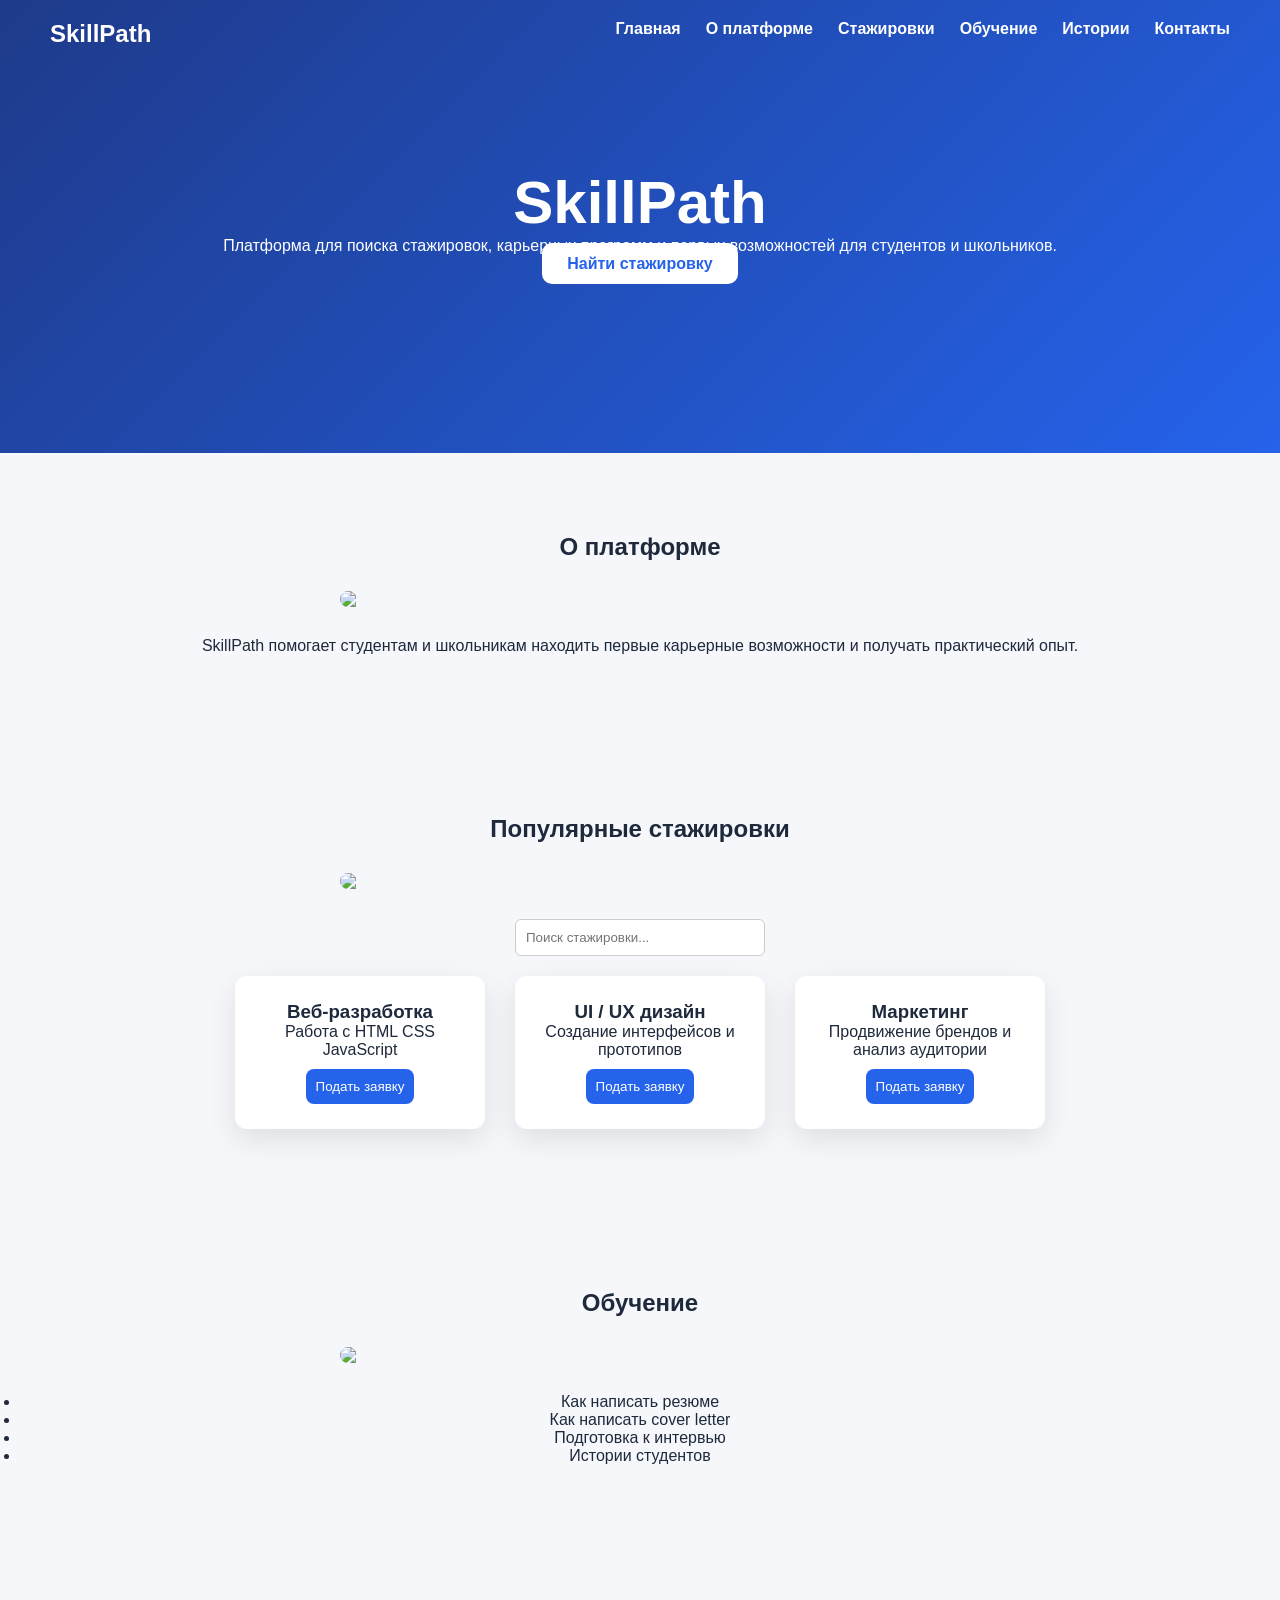
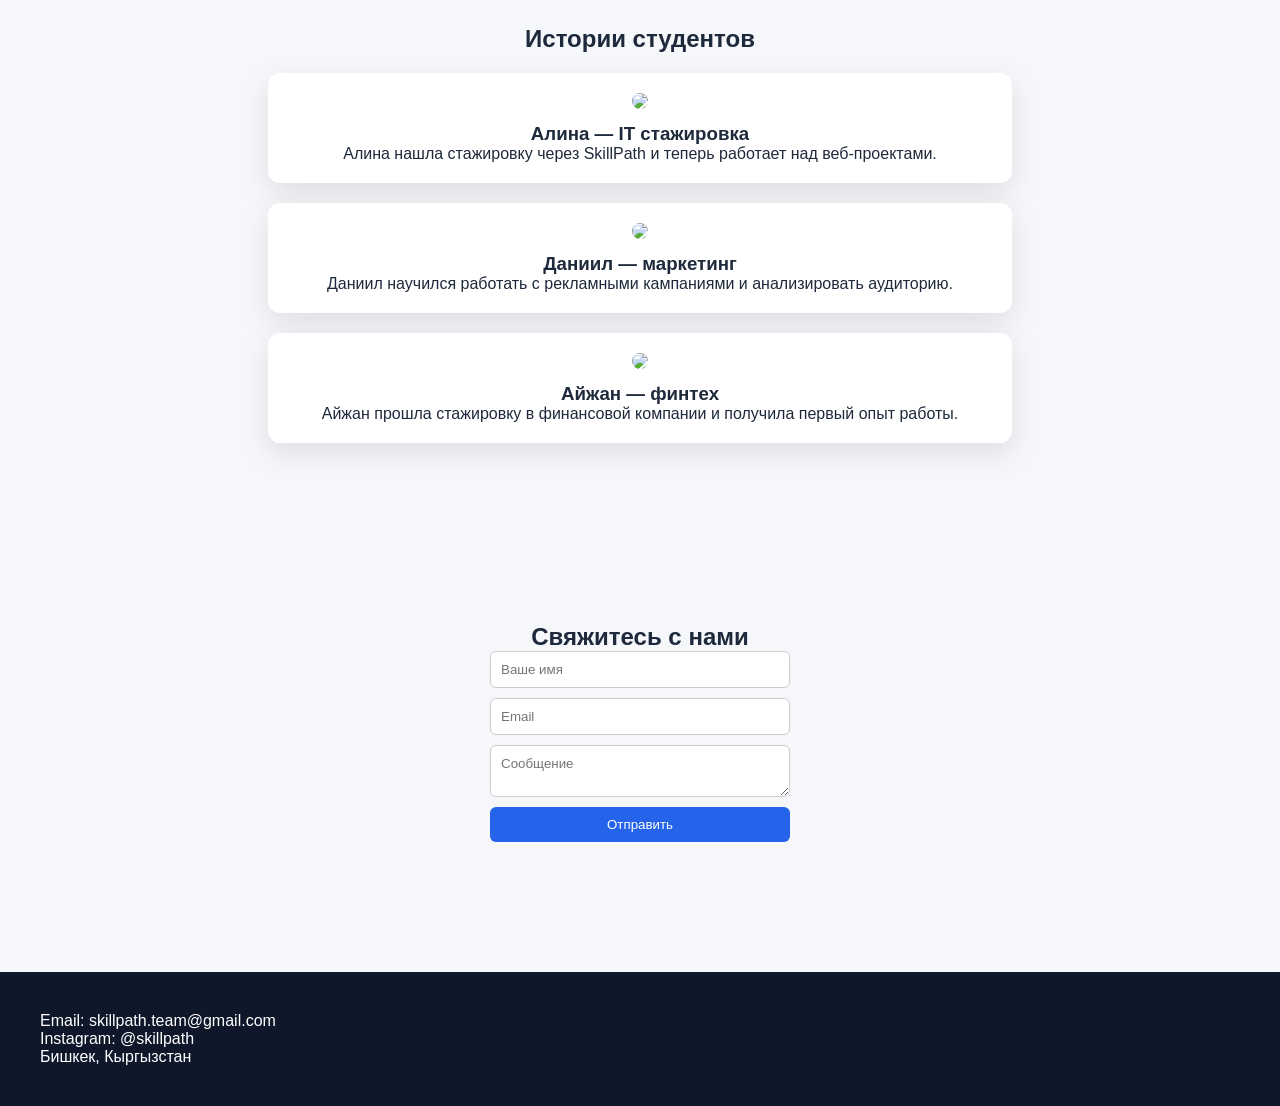
==== SkillPath/index.html @ a41985f4 "Second commit SkillPath website" ====
<!DOCTYPE html>
<html lang="ru">

<head>

<meta charset="UTF-8">
<meta name="viewport" content="width=device-width, initial-scale=1.0">

<title>SkillPath — старт карьеры</title>

<link rel="stylesheet" href="style.css">

</head>


<body>


<header class="header">

<nav class="navbar">

<h2 class="logo">SkillPath</h2>

<ul class="nav-links">

<li><a href="#home">Главная</a></li>
<li><a href="#about">О платформе</a></li>
<li><a href="#internships">Стажировки</a></li>
<li><a href="#learning">Обучение</a></li>
<li><a href="#stories">Истории</a></li>
<li><a href="#contact">Контакты</a></li>

</ul>

</nav>


<div class="hero" id="home">

<h1>SkillPath</h1>

<p>
Платформа для поиска стажировок, карьерных программ
и первых возможностей для студентов и школьников.
</p>

<a href="#internships" class="button">Найти стажировку</a>

</div>

</header>



<section id="about">

<h2>О платформе</h2>

<img src="images/Офис-photo.png" class="image">

<p>

SkillPath помогает студентам и школьникам находить
первые карьерные возможности и получать практический опыт.

</p>

</section>



<section id="internships">

<h2>Популярные стажировки</h2>

<img src="images/Технологии-photo.png" class="image">


<div class="search-box">

<input type="text" id="searchInput" placeholder="Поиск стажировки...">

</div>



<div class="cards" id="cardsContainer">


<div class="card">

<h3>Веб-разработка</h3>

<p>Работа с HTML CSS JavaScript</p>

<button class="applyBtn">Подать заявку</button>

</div>



<div class="card">

<h3>UI / UX дизайн</h3>

<p>Создание интерфейсов и прототипов</p>

<button class="applyBtn">Подать заявку</button>

</div>



<div class="card">

<h3>Маркетинг</h3>

<p>Продвижение брендов и анализ аудитории</p>

<button class="applyBtn">Подать заявку</button>

</div>

</div>

</section>



<section id="learning">

<h2>Обучение</h2>

<img src="images/Обучение-photo.png" class="image">

<ul>

<li>Как написать резюме</li>
<li>Как написать cover letter</li>
<li>Подготовка к интервью</li>
<li>Истории студентов</li>

</ul>

</section>



<section id="stories">

<h2>Истории студентов</h2>


<div class="story">

<img src="images/Алина-photo.png">

<h3>Алина — IT стажировка</h3>

<p>
Алина нашла стажировку через SkillPath и теперь
работает над веб-проектами.
</p>

</div>



<div class="story">

<img src="images/Даниил-photo.png">

<h3>Даниил — маркетинг</h3>

<p>
Даниил научился работать с рекламными кампаниями
и анализировать аудиторию.
</p>

</div>



<div class="story">

<img src="images/Айжан-photo.png">

<h3>Айжан — финтех</h3>

<p>
Айжан прошла стажировку в финансовой компании
и получила первый опыт работы.
</p>

</div>

</section>



<section id="contact">

<h2>Свяжитесь с нами</h2>

<form id="contactForm">

<input type="text" placeholder="Ваше имя" required>

<input type="email" placeholder="Email" required>

<textarea placeholder="Сообщение"></textarea>

<button type="submit">Отправить</button>

</form>

</section>



<footer>

<p>Email: skillpath.team@gmail.com</p>

<p>Instagram: @skillpath</p>

<p>Бишкек, Кыргызстан</p>

</footer>



<script src="script.js"></script>

</body>
</html>
---- SkillPath/style.css ----
*{
margin:0;
padding:0;
box-sizing:border-box;
font-family:Arial;
}

body{
background:#f5f7fb;
color:#1e293b;
}

.header{
background:linear-gradient(135deg,#1e3a8a,#2563eb);
color:white;
padding-bottom:80px;
}

.navbar{
display:flex;
justify-content:space-between;
padding:20px 50px;
}

.nav-links{
display:flex;
gap:25px;
list-style:none;
}

.nav-links a{
color:white;
text-decoration:none;
font-weight:600;
}

.hero{
text-align:center;
padding:100px 20px;
}

.hero h1{
font-size:60px;
}

.button{
background:white;
color:#2563eb;
padding:12px 25px;
border-radius:10px;
text-decoration:none;
font-weight:bold;
}

section{
padding:80px 20px;
text-align:center;
}

.image{
width:60%;
max-width:600px;
margin:30px auto;
display:block;
border-radius:10px;
}

.cards{
display:flex;
justify-content:center;
gap:30px;
flex-wrap:wrap;
}

.card{
background:white;
padding:25px;
width:250px;
border-radius:12px;
box-shadow:0 10px 30px rgba(0,0,0,0.1);
transition:0.3s;
}

.card:hover{
transform:translateY(-5px);
}

.card button{
margin-top:10px;
background:#2563eb;
color:white;
border:none;
padding:10px;
border-radius:8px;
cursor:pointer;
}

.story{
background:white;
padding:20px;
margin:20px auto;
width:60%;
border-radius:12px;
box-shadow:0 10px 30px rgba(0,0,0,0.1);
}

.story img{
width:120px;
border-radius:50%;
margin-bottom:10px;
}

.search-box{
margin:20px;
}

.search-box input{
padding:10px;
width:250px;
border-radius:6px;
border:1px solid #ccc;
}

form{
display:flex;
flex-direction:column;
gap:10px;
width:300px;
margin:auto;
}

form input,textarea{
padding:10px;
border-radius:6px;
border:1px solid #ccc;
}

form button{
background:#2563eb;
color:white;
border:none;
padding:10px;
border-radius:6px;
cursor:pointer;
}

footer{
background:#0f172a;
color:white;
padding:40px;
margin-top:50px;
}
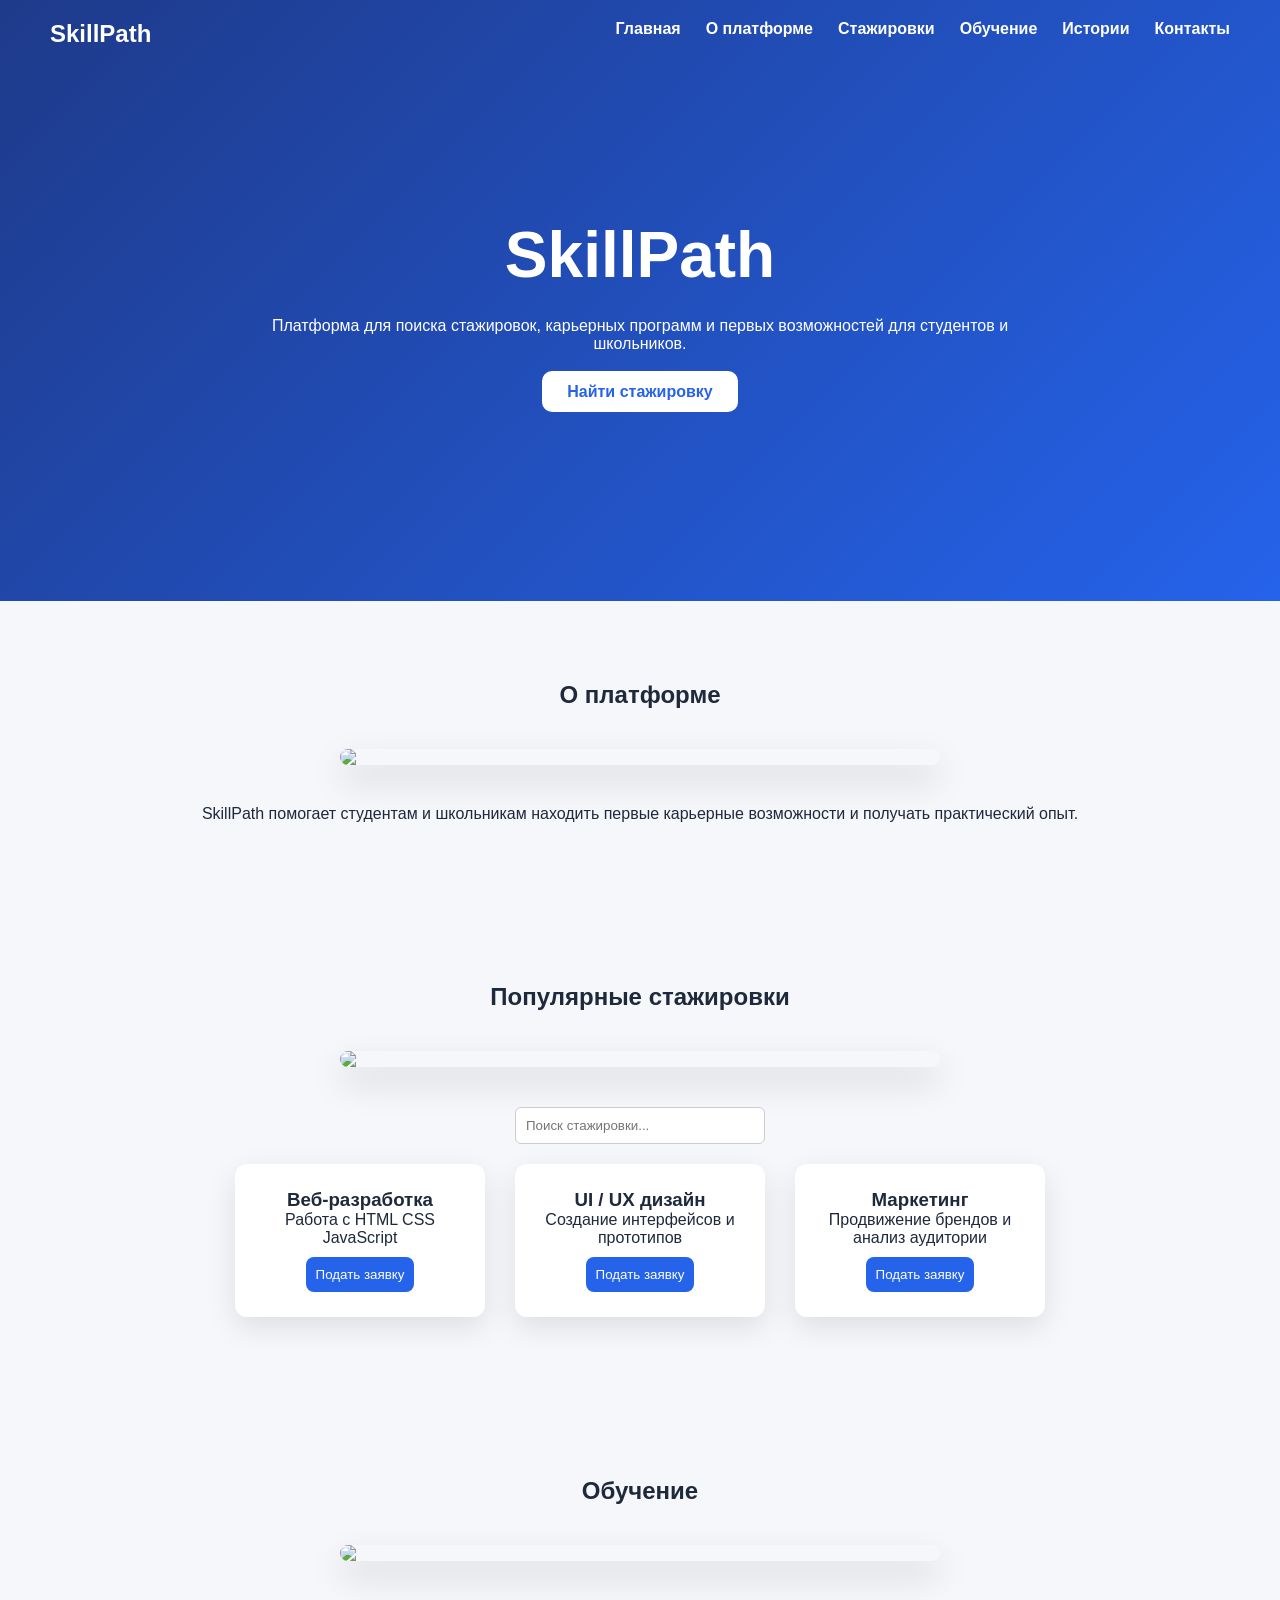
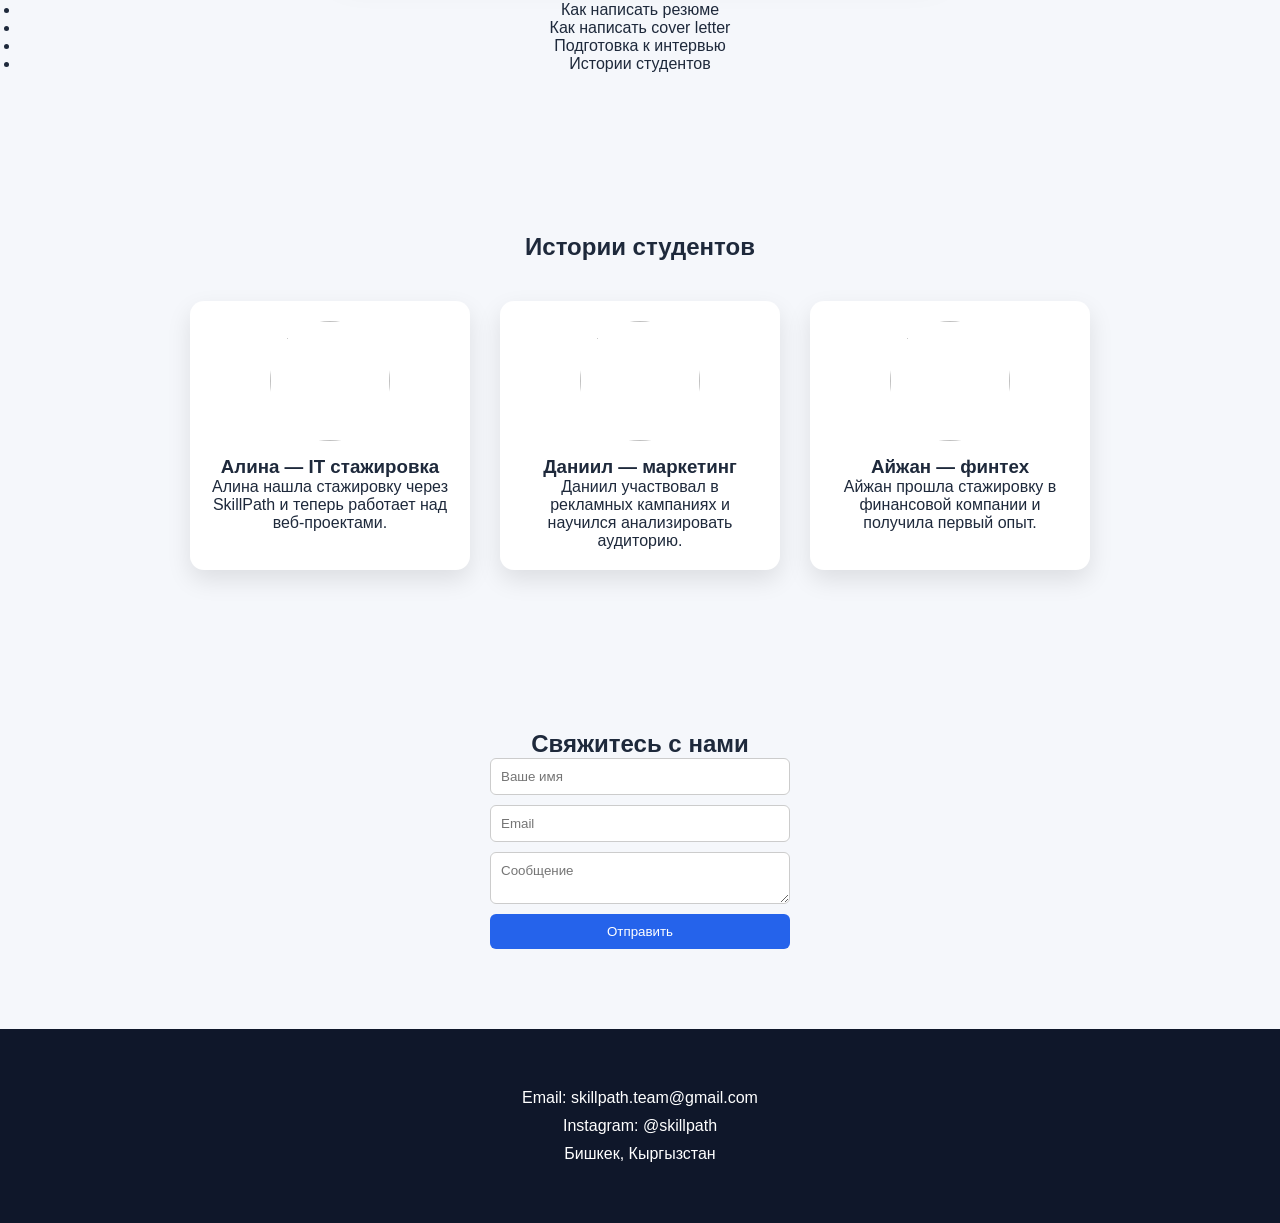
==== commit 167029b8: "update website" ====
--- a/SkillPath/index.html
+++ b/SkillPath/index.html
@@ -151,6 +151,7 @@
 
 <h2>Истории студентов</h2>
 
+<div class="stories-container">
 
 <div class="story">
 
@@ -159,12 +160,11 @@
 <h3>Алина — IT стажировка</h3>
 
 <p>
-Алина нашла стажировку через SkillPath и теперь
-работает над веб-проектами.
-</p>
-
-</div>
-
+Алина нашла стажировку через SkillPath
+и теперь работает над веб-проектами.
+</p>
+
+</div>
 
 
 <div class="story">
@@ -174,12 +174,11 @@
 <h3>Даниил — маркетинг</h3>
 
 <p>
-Даниил научился работать с рекламными кампаниями
-и анализировать аудиторию.
-</p>
-
-</div>
-
+Даниил участвовал в рекламных кампаниях
+и научился анализировать аудиторию.
+</p>
+
+</div>
 
 
 <div class="story">
@@ -189,14 +188,15 @@
 <h3>Айжан — финтех</h3>
 
 <p>
-Айжан прошла стажировку в финансовой компании
-и получила первый опыт работы.
-</p>
-
-</div>
-
-</section>
-
+Айжан прошла стажировку в финансовой
+компании и получила первый опыт.
+</p>
+
+</div>
+
+</div>
+
+</section>
 
 
 <section id="contact">
--- a/SkillPath/style.css
+++ b/SkillPath/style.css
@@ -36,11 +36,18 @@
 
 .hero{
 text-align:center;
-padding:100px 20px;
+padding:150px 20px 120px 20px;
+max-width:800px;
+margin:auto;
 }
 
 .hero h1{
-font-size:60px;
+font-size:64px;
+margin-bottom:25px;
+}
+
+.hero p{
+margin-bottom:30px;
 }
 
 .button{
@@ -60,9 +67,10 @@
 .image{
 width:60%;
 max-width:600px;
-margin:30px auto;
+margin:40px auto;
 display:block;
-border-radius:10px;
+border-radius:12px;
+box-shadow:0 15px 35px rgba(0,0,0,0.15);
 }
 
 .cards{
@@ -82,7 +90,8 @@
 }
 
 .card:hover{
-transform:translateY(-5px);
+transform:translateY(-8px);
+box-shadow:0 20px 40px rgba(0,0,0,0.2);
 }
 
 .card button{
@@ -95,19 +104,29 @@
 cursor:pointer;
 }
 
+.stories-container{
+display:flex;
+justify-content:center;
+gap:30px;
+flex-wrap:wrap;
+margin-top:40px;
+}
+
 .story{
 background:white;
+width:280px;
 padding:20px;
-margin:20px auto;
-width:60%;
-border-radius:12px;
-box-shadow:0 10px 30px rgba(0,0,0,0.1);
+border-radius:14px;
+box-shadow:0 10px 25px rgba(0,0,0,0.1);
+text-align:center;
 }
 
 .story img{
 width:120px;
+height:120px;
+object-fit:cover;
 border-radius:50%;
-margin-bottom:10px;
+margin-bottom:15px;
 }
 
 .search-box{
@@ -147,6 +166,14 @@
 footer{
 background:#0f172a;
 color:white;
-padding:40px;
-margin-top:50px;
-}+padding:50px;
+text-align:center;
+}
+
+footer p{
+margin:10px 0;
+}
+
+
+
+
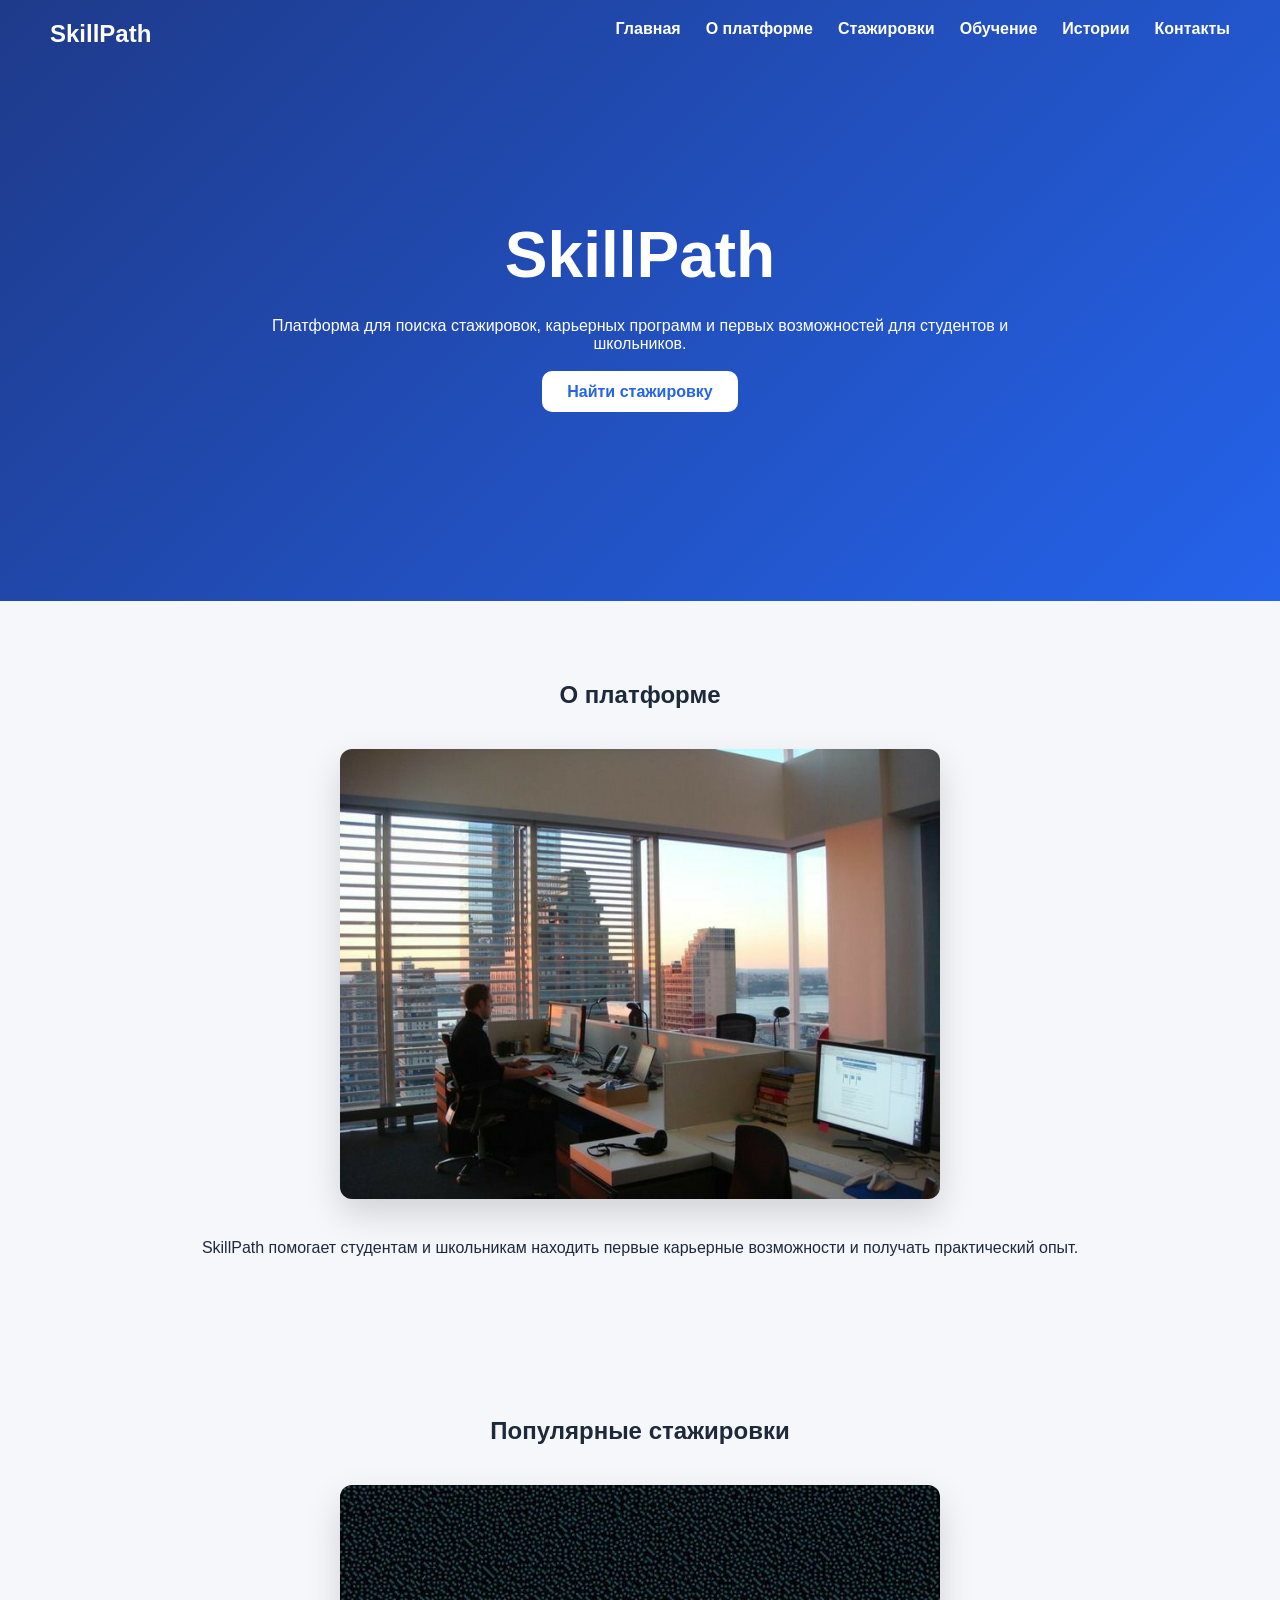
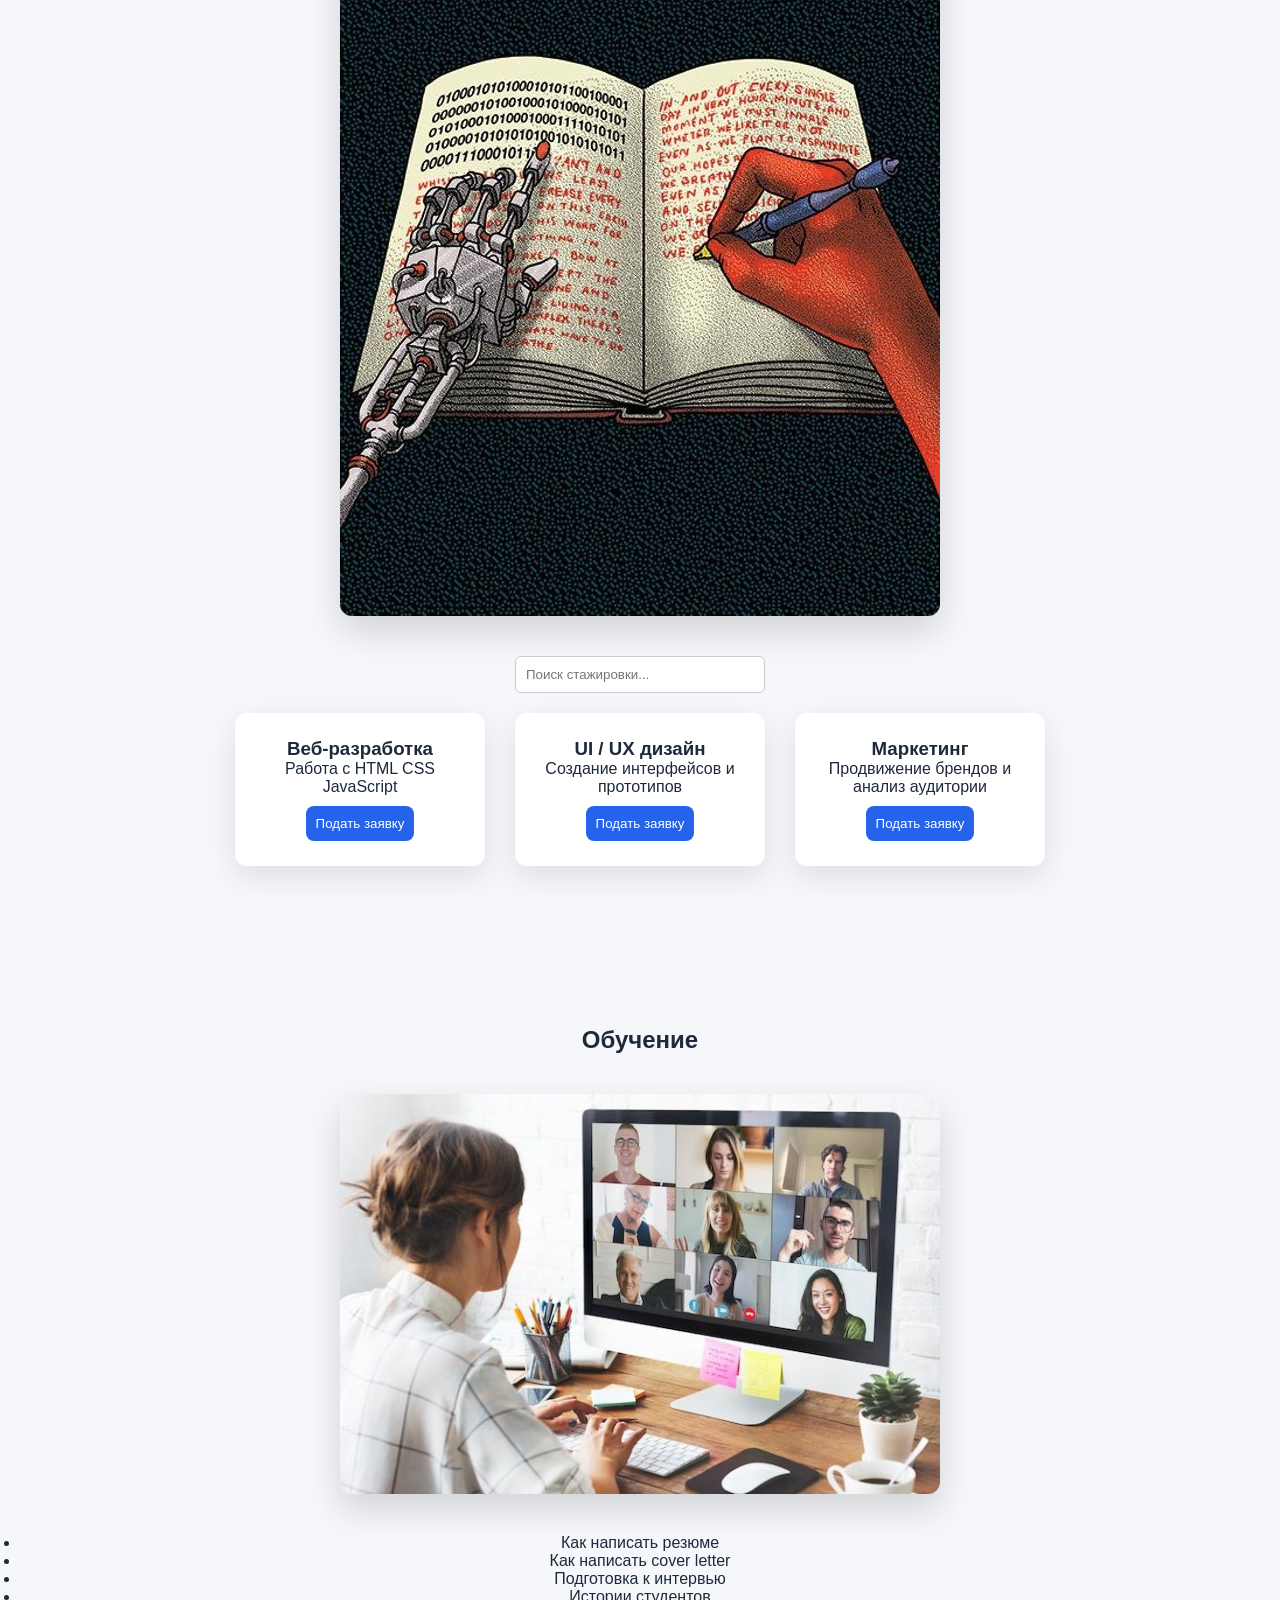
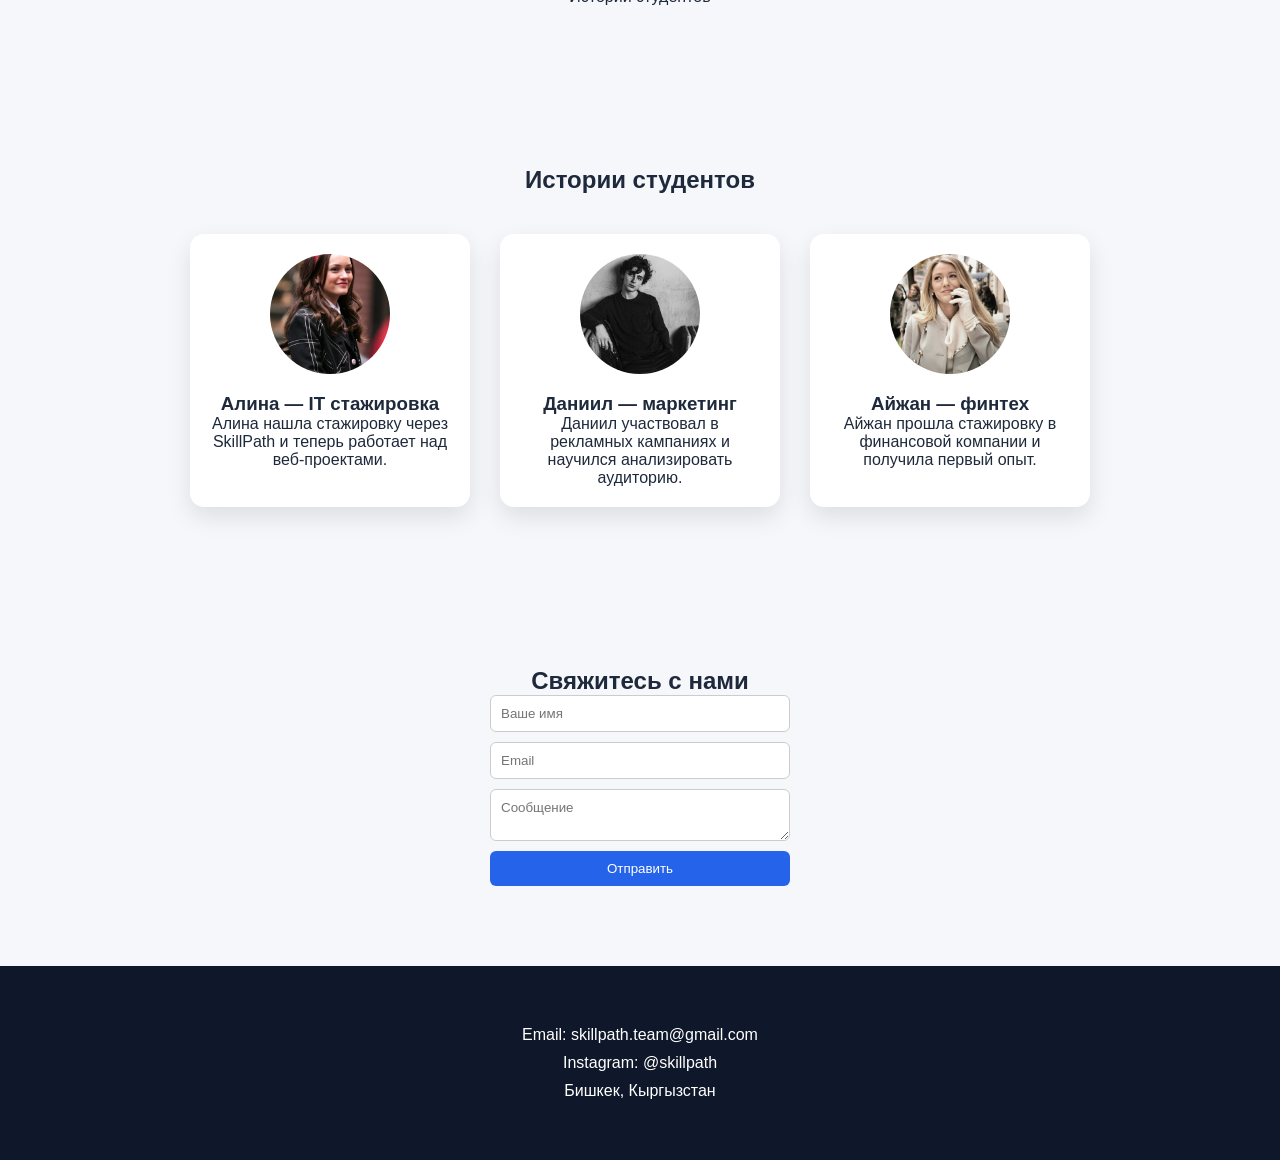
==== commit 329cbe45: "update website" ====
--- a/SkillPath/index.html
+++ b/SkillPath/index.html
@@ -57,7 +57,7 @@
 
 <h2>О платформе</h2>
 
-<img src="images/Офис-photo.png" class="image">
+<img src="images/Офис-photo.jpg" class="image">
 
 <p>
 
@@ -74,7 +74,7 @@
 
 <h2>Популярные стажировки</h2>
 
-<img src="images/Технологии-photo.png" class="image">
+<img src="images/Технологии-photo.jpg" class="image">
 
 
 <div class="search-box">
@@ -132,7 +132,7 @@
 
 <h2>Обучение</h2>
 
-<img src="images/Обучение-photo.png" class="image">
+<img src="images/Обучение-photo.jpg" class="image">
 
 <ul>
 
@@ -155,7 +155,7 @@
 
 <div class="story">
 
-<img src="images/Алина-photo.png">
+<img src="images/Алина-photo.jpg">
 
 <h3>Алина — IT стажировка</h3>
 
@@ -169,7 +169,7 @@
 
 <div class="story">
 
-<img src="images/Даниил-photo.png">
+<img src="images/Даниил-photo.jpg">
 
 <h3>Даниил — маркетинг</h3>
 
@@ -183,7 +183,7 @@
 
 <div class="story">
 
-<img src="images/Айжан-photo.png">
+<img src="images/Айжан-photo.jpg">
 
 <h3>Айжан — финтех</h3>
 
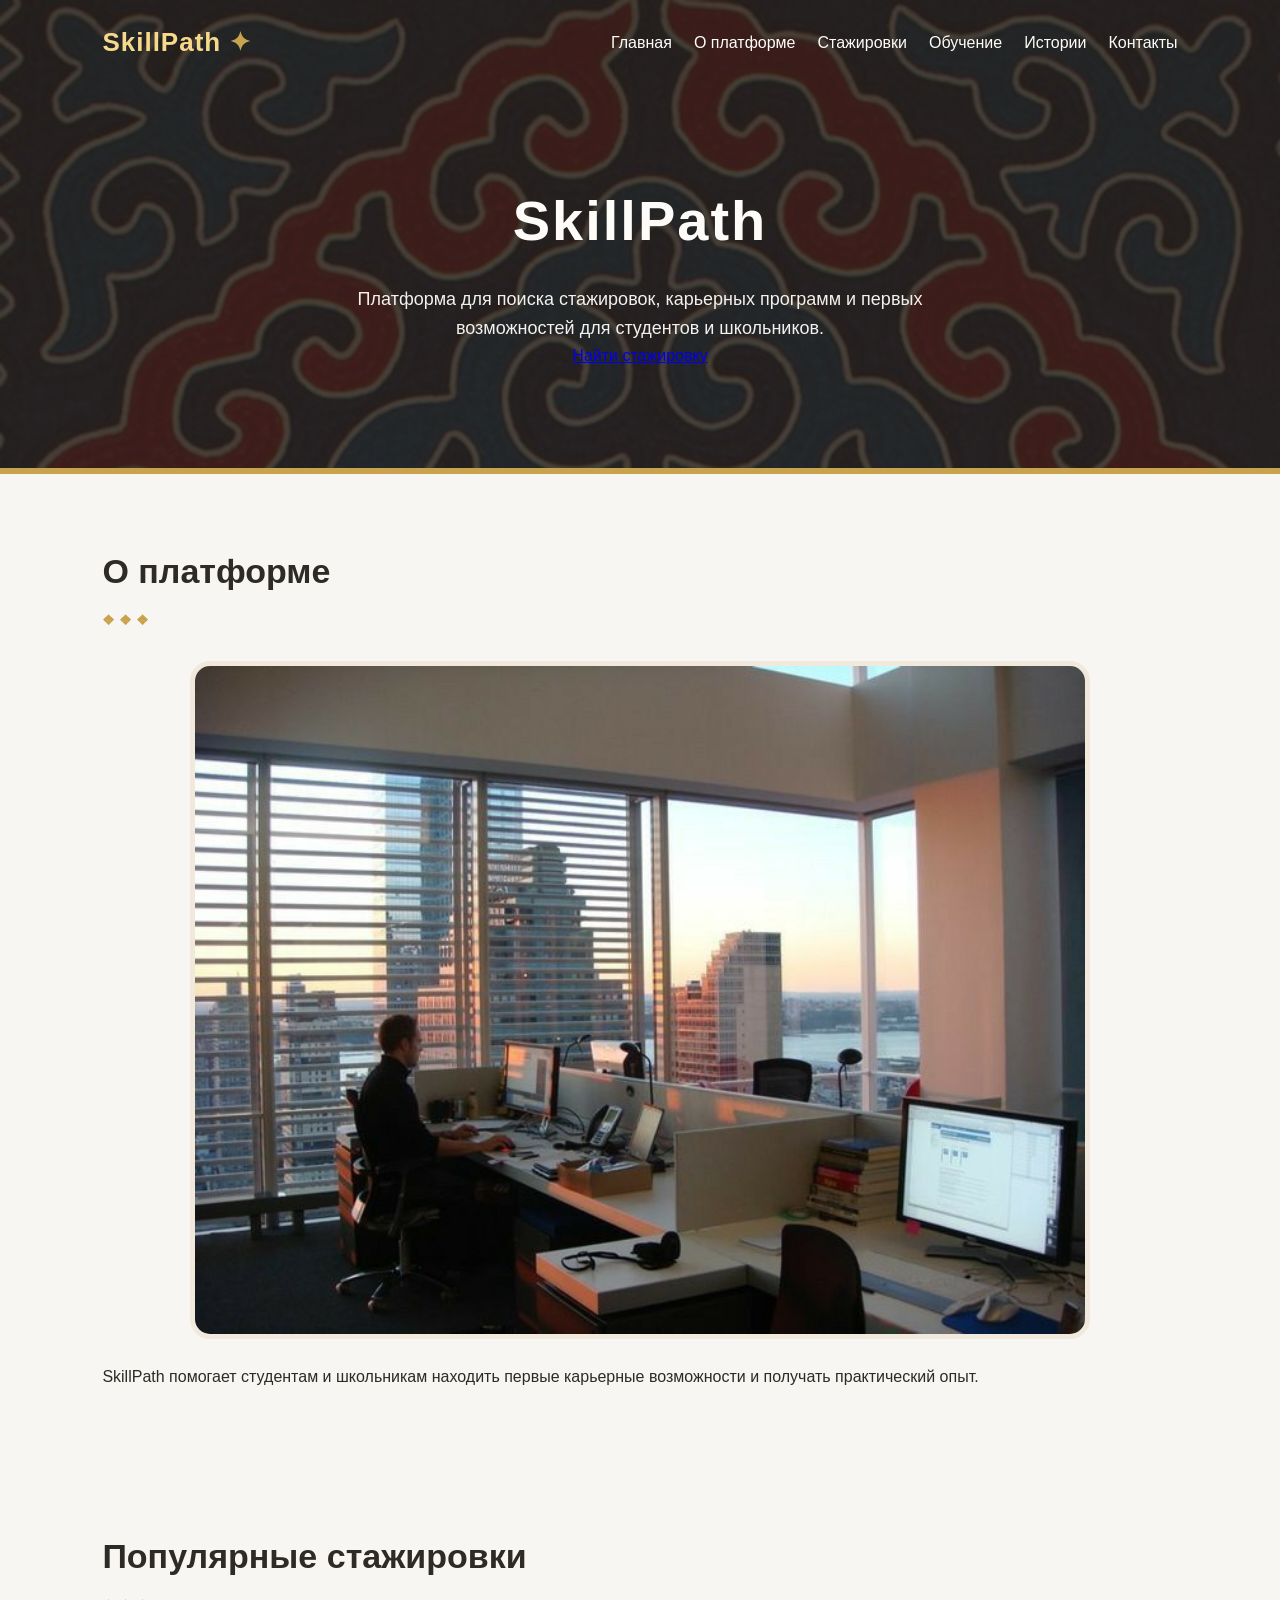
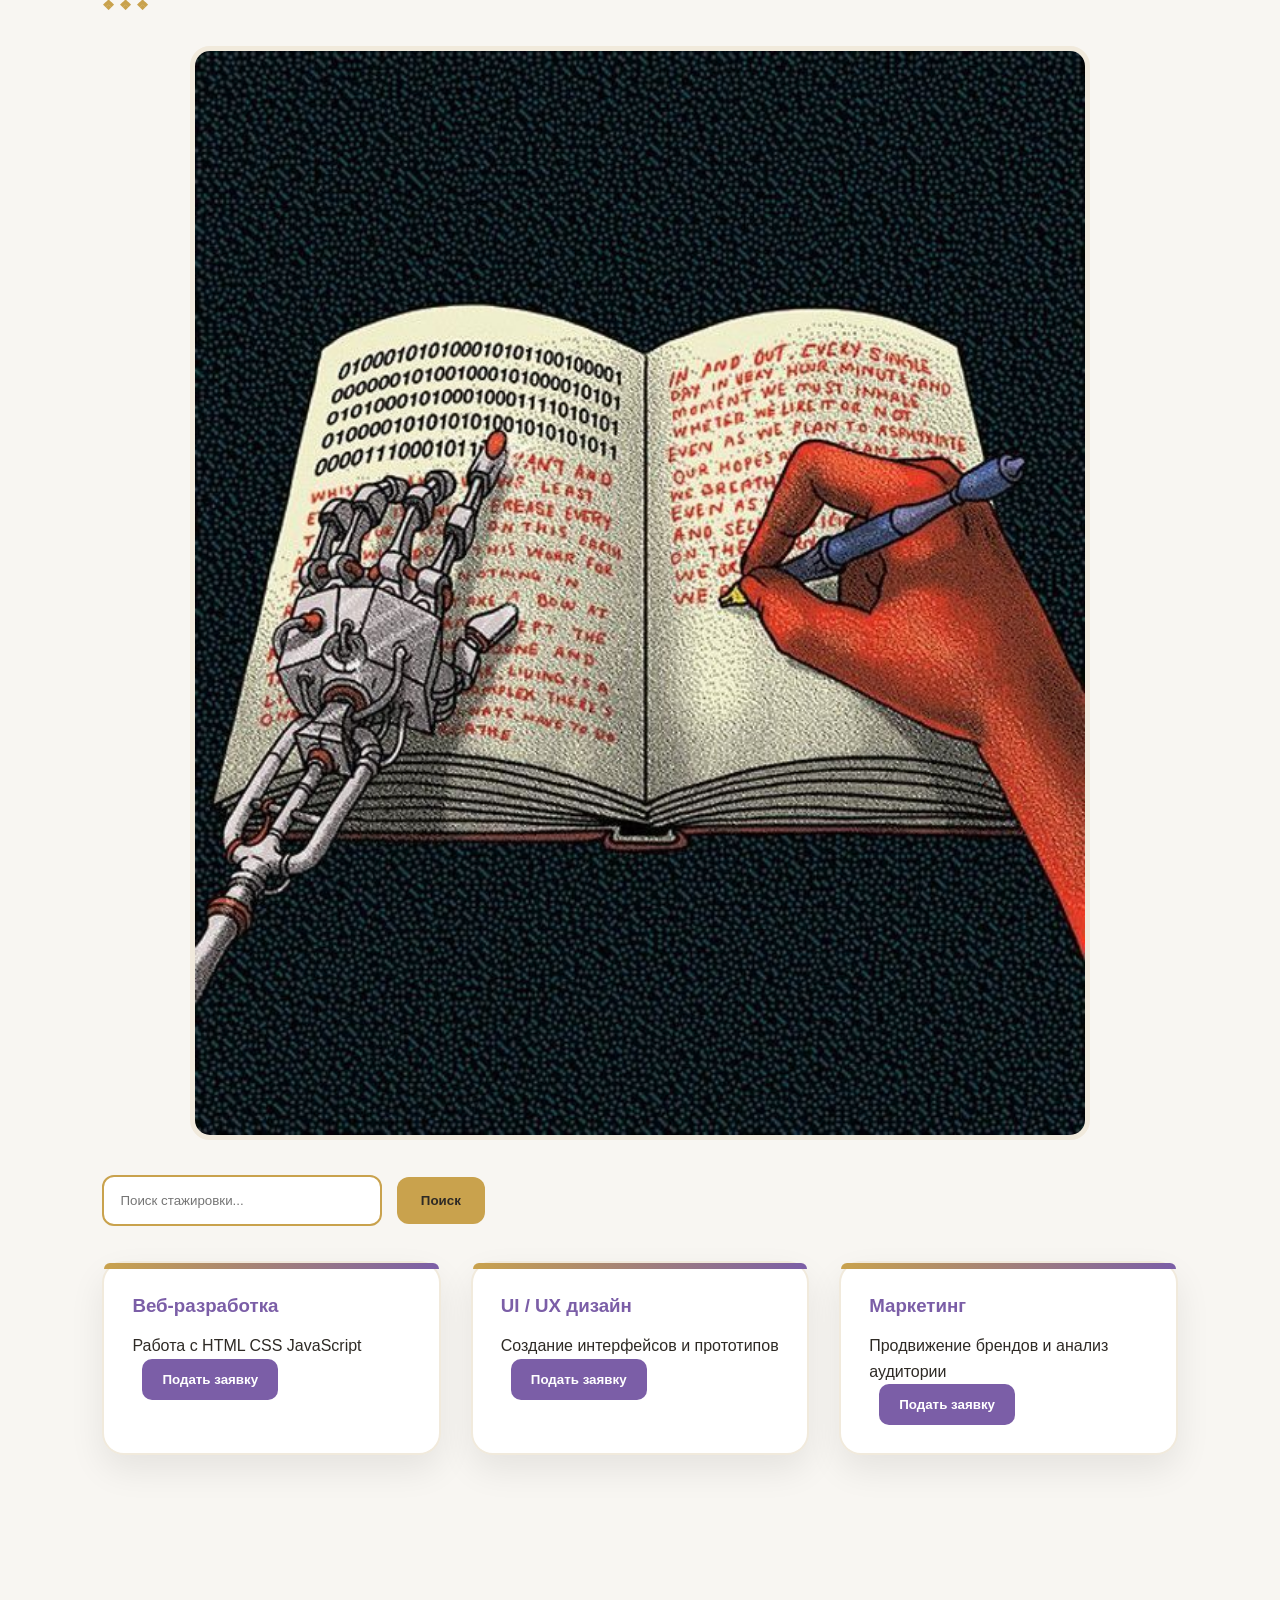
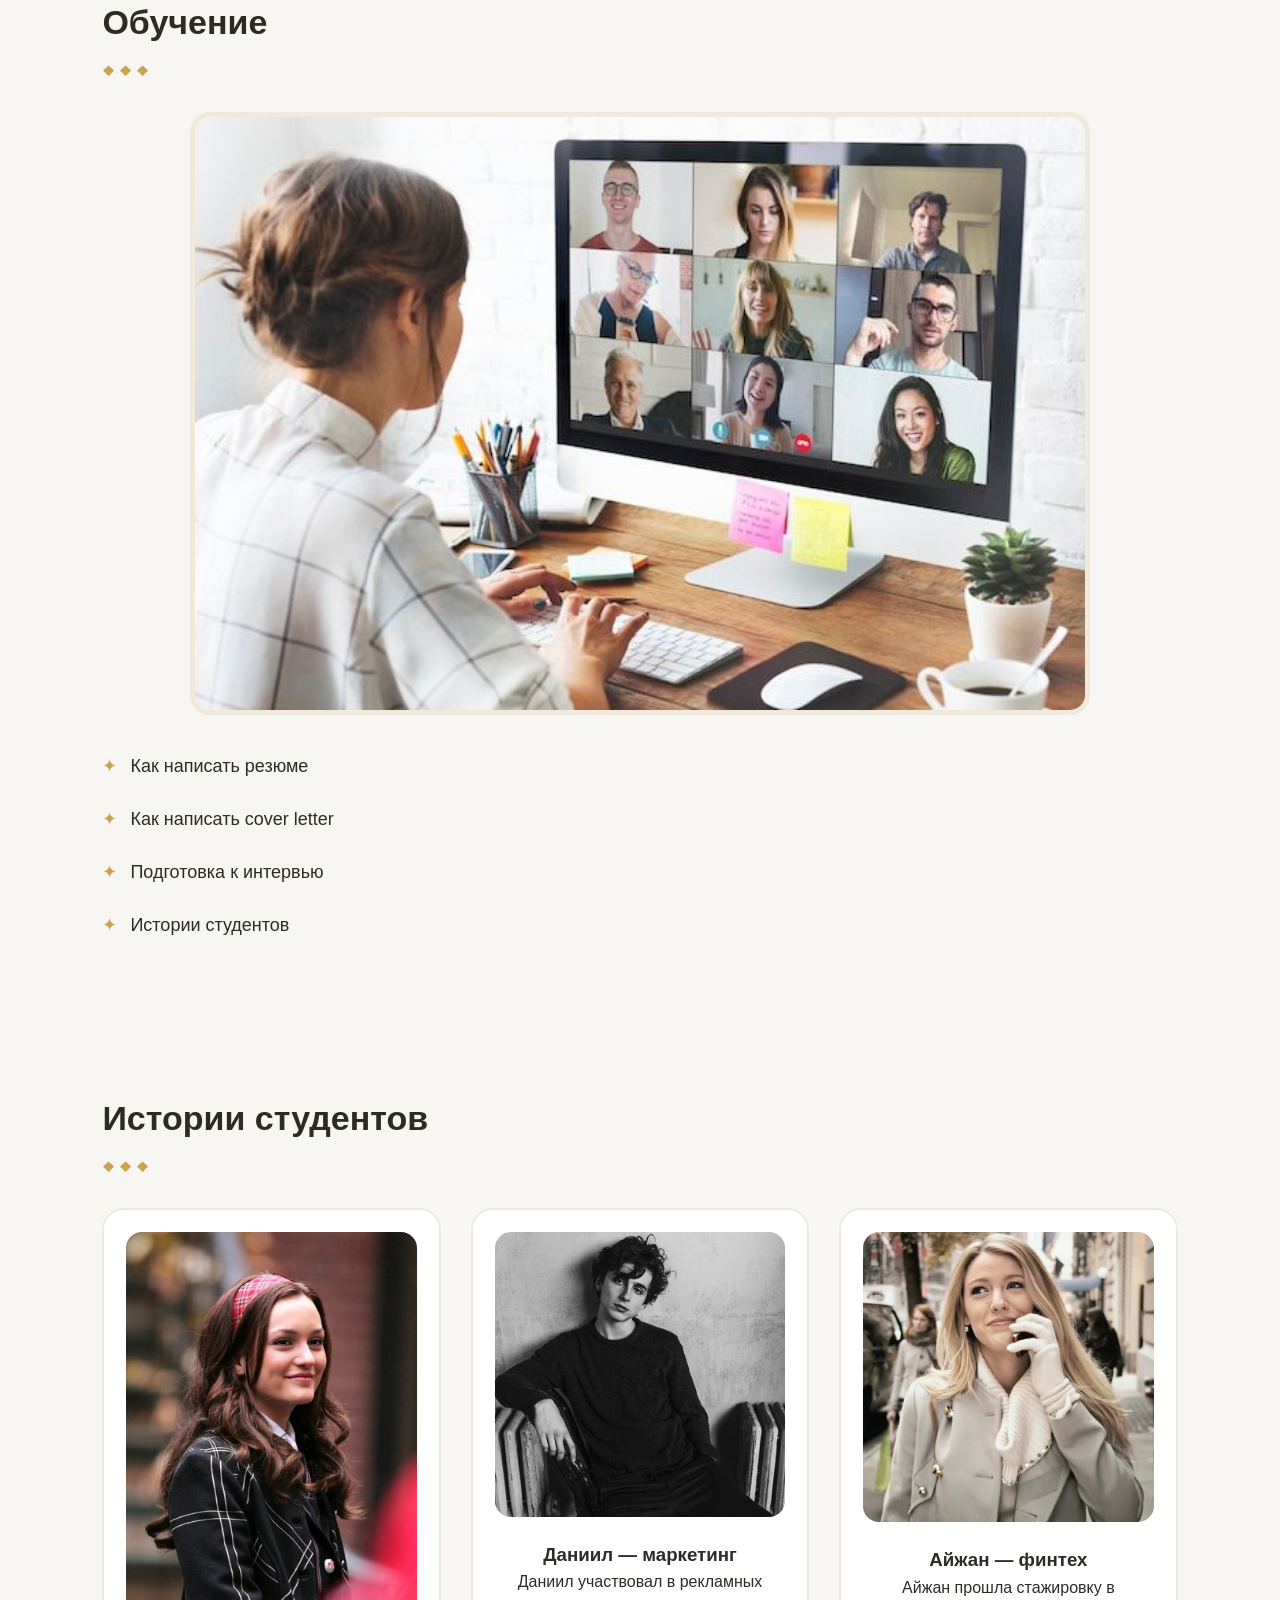
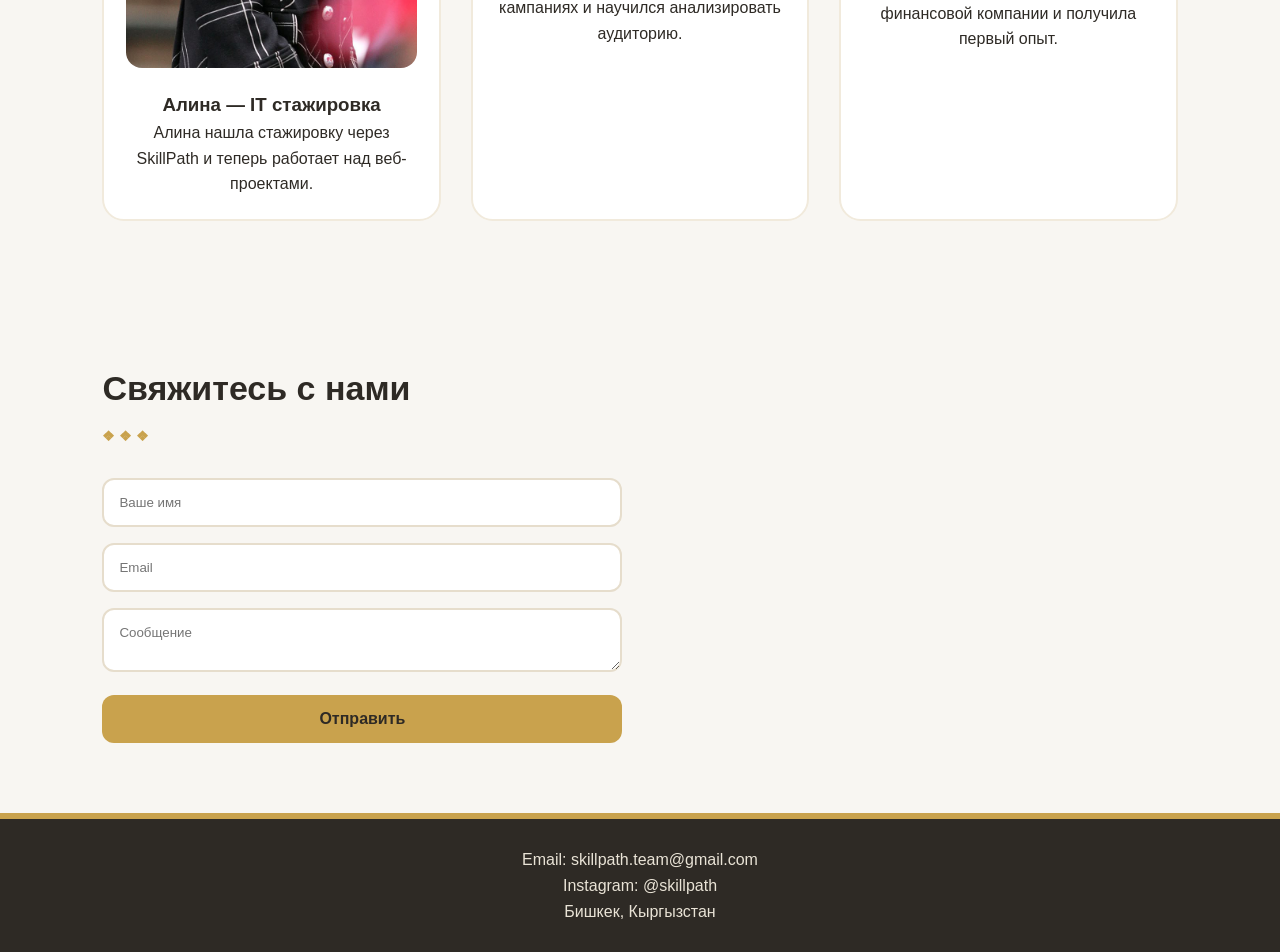
==== commit dc8cae4f: "Updated SkillPath" ====
--- a/SkillPath/index.html
+++ b/SkillPath/index.html
@@ -80,9 +80,7 @@
 <div class="search-box">
 
 <input type="text" id="searchInput" placeholder="Поиск стажировки...">
-
-</div>
-
+<button onclick="openInternships()">Поиск</button>
 
 
 <div class="cards" id="cardsContainer">
@@ -94,7 +92,7 @@
 
 <p>Работа с HTML CSS JavaScript</p>
 
-<button class="applyBtn">Подать заявку</button>
+<button class="applyBtn" onclick="openInternships()">Подать заявку</button>
 
 </div>
 
@@ -222,16 +220,68 @@
 <footer>
 
 <p>Email: skillpath.team@gmail.com</p>
-
 <p>Instagram: @skillpath</p>
-
 <p>Бишкек, Кыргызстан</p>
 
 </footer>
 
-
-
 <script src="script.js"></script>
+
+
+<!-- ================== СТРАНИЦА СО СТАЖИРОВКАМИ ================== -->
+<section id="internships-page" style="display:none; padding:40px">
+
+  <h1>Все стажировки и программы</h1>
+
+  <input type="text" id="globalSearch" placeholder="Поиск по профессиям..." style="padding:10px; width:100%; max-width:400px">
+
+  <div class="cards" id="allInternships">
+
+    <div class="card">
+      <h3>Веб-разработчик</h3>
+      <p><b>Формат:</b> Онлайн</p>
+      <p><b>Этап 1:</b> Виртуальная стажировка (симуляция)</p>
+      <p><b>Дедлайн:</b> 30 апреля</p>
+      <p><b>Нужно подать:</b></p>
+      <ul>
+        <li>Резюме</li>
+        <li>Короткую мотивацию</li>
+        <li>Онлайн-симуляцию</li>
+      </ul>
+      <button>Подать заявку</button>
+    </div>
+
+    <div class="card">
+      <h3>UX / UI дизайнер</h3>
+      <p><b>Формат:</b> Онлайн + офлайн</p>
+      <p><b>Этап 1:</b> Проектная симуляция</p>
+      <p><b>Дедлайн:</b> 15 мая</p>
+      <p><b>Нужно подать:</b></p>
+      <ul>
+        <li>Резюме</li>
+        <li>Мини-задание</li>
+      </ul>
+      <button>Подать заявку</button>
+    </div>
+
+    <div class="card">
+      <h3>Data Scientist</h3>
+      <p><b>Формат:</b> Онлайн</p>
+      <p><b>Этап 1:</b> Аналитическая симуляция</p>
+      <p><b>Дедлайн:</b> 1 июня</p>
+      <p><b>Нужно подать:</b></p>
+      <ul>
+        <li>Резюме</li>
+        <li>Онлайн-тест</li>
+      </ul>
+      <button>Подать заявку</button>
+    </div>
+
+  </div>
+
+  <br>
+  <button onclick="goBack()">← Назад</button>
+</section>
 
 </body>
 </html>
--- a/SkillPath/style.css
+++ b/SkillPath/style.css
@@ -1,179 +1,320 @@
-*{
-margin:0;
-padding:0;
-box-sizing:border-box;
-font-family:Arial;
-}
-
-body{
-background:#f5f7fb;
-color:#1e293b;
-}
-
-.header{
-background:linear-gradient(135deg,#1e3a8a,#2563eb);
-color:white;
-padding-bottom:80px;
-}
-
-.navbar{
-display:flex;
-justify-content:space-between;
-padding:20px 50px;
-}
-
-.nav-links{
-display:flex;
-gap:25px;
-list-style:none;
-}
-
-.nav-links a{
-color:white;
-text-decoration:none;
-font-weight:600;
-}
-
-.hero{
-text-align:center;
-padding:150px 20px 120px 20px;
-max-width:800px;
-margin:auto;
-}
-
-.hero h1{
-font-size:64px;
-margin-bottom:25px;
-}
-
-.hero p{
-margin-bottom:30px;
-}
-
-.button{
-background:white;
-color:#2563eb;
-padding:12px 25px;
-border-radius:10px;
-text-decoration:none;
-font-weight:bold;
-}
-
-section{
-padding:80px 20px;
-text-align:center;
-}
-
-.image{
-width:60%;
-max-width:600px;
-margin:40px auto;
-display:block;
-border-radius:12px;
-box-shadow:0 15px 35px rgba(0,0,0,0.15);
-}
-
-.cards{
-display:flex;
-justify-content:center;
-gap:30px;
-flex-wrap:wrap;
-}
-
-.card{
-background:white;
-padding:25px;
-width:250px;
-border-radius:12px;
-box-shadow:0 10px 30px rgba(0,0,0,0.1);
-transition:0.3s;
-}
-
-.card:hover{
-transform:translateY(-8px);
-box-shadow:0 20px 40px rgba(0,0,0,0.2);
-}
-
-.card button{
-margin-top:10px;
-background:#2563eb;
-color:white;
-border:none;
-padding:10px;
-border-radius:8px;
-cursor:pointer;
-}
-
-.stories-container{
-display:flex;
-justify-content:center;
-gap:30px;
-flex-wrap:wrap;
-margin-top:40px;
-}
-
-.story{
-background:white;
-width:280px;
-padding:20px;
-border-radius:14px;
-box-shadow:0 10px 25px rgba(0,0,0,0.1);
-text-align:center;
-}
-
-.story img{
-width:120px;
-height:120px;
-object-fit:cover;
-border-radius:50%;
-margin-bottom:15px;
-}
-
-.search-box{
-margin:20px;
-}
-
-.search-box input{
-padding:10px;
-width:250px;
-border-radius:6px;
-border:1px solid #ccc;
-}
-
-form{
-display:flex;
-flex-direction:column;
-gap:10px;
-width:300px;
-margin:auto;
-}
-
-form input,textarea{
-padding:10px;
-border-radius:6px;
-border:1px solid #ccc;
-}
-
-form button{
-background:#2563eb;
-color:white;
-border:none;
-padding:10px;
-border-radius:6px;
-cursor:pointer;
-}
-
-footer{
-background:#0f172a;
-color:white;
-padding:50px;
-text-align:center;
-}
-
-footer p{
-margin:10px 0;
-}
-
-
-
-
+/* ================== ОСНОВА ================== */
+* {
+  margin: 0;
+  padding: 0;
+  box-sizing: border-box;
+  font-family: "Segoe UI", "Arial", sans-serif;
+}
+
+body {
+  background: #f8f6f2;
+  color: #2e2a25;
+  line-height: 1.6;
+}
+
+/* ================== ЦВЕТА (ЭТНО-ПАЛИТРА) ================== */
+/*
+Терракотовый — традиции
+Индиго — знания
+Золото — рост
+Молочный — фон
+*/
+
+/* ================== HEADER ================== */
+.header {
+  background:
+    linear-gradient(
+      rgba(40, 33, 24, 0.85),
+      rgba(40, 33, 24, 0.85)
+    ),
+    url("images/ethno-pattern.jpg"); /* можно убрать, если нет картинки */
+  background-size: cover;
+  color: #fefcf8;
+  border-bottom: 6px solid #c9a24d;
+}
+
+.navbar {
+  display: flex;
+  justify-content: space-between;
+  align-items: center;
+  padding: 22px 8%;
+}
+
+.logo {
+  font-size: 26px;
+  font-weight: 800;
+  letter-spacing: 1px;
+  color: #f6d98b;
+}
+
+.logo::after {
+  content: " ✦";
+  color: #c9a24d;
+}
+
+.nav-links {
+  list-style: none;
+  display: flex;
+  gap: 22px;
+}
+
+.nav-links a {
+  color: #fefcf8;
+  text-decoration: none;
+  font-weight: 500;
+  position: relative;
+}
+
+.nav-links a::after {
+  content: "";
+  position: absolute;
+  left: 0;
+  bottom: -6px;
+  width: 0;
+  height: 2px;
+  background: #c9a24d;
+  transition: 0.3s;
+}
+
+.nav-links a:hover::after {
+  width: 100%;
+}
+
+/* ================== HERO ================== */
+.hero {
+  text-align: center;
+  padding: 90px 10% 100px;
+}
+
+.hero h1 {
+  font-size: 56px;
+  font-weight: 900;
+  margin-bottom: 20px;
+  letter-spacing: 2px;
+}
+
+.hero p {
+  font-size: 18px;
+  max-width: 650px;
+  margin: auto;
+  opacity: 0.95;
+}
+
+.search-box {
+  margin-top: 35px;
+}
+
+.search-box input {
+  padding: 16px;
+  width: 280px;
+  max-width: 80%;
+  border-radius: 12px;
+  border: 2px solid #c9a24d;
+  outline: none;
+}
+
+.search-box button {
+  padding: 16px 24px;
+  border: none;
+  border-radius: 12px;
+  background: #c9a24d;
+  color: #2e2a25;
+  font-weight: 700;
+  cursor: pointer;
+  margin-left: 10px;
+}
+
+.search-box button:hover {
+  background: #b8913e;
+}
+
+/* ================== SECTIONS ================== */
+section {
+  padding: 70px 8%;
+  position: relative;
+}
+
+section h2 {
+  font-size: 34px;
+  margin-bottom: 30px;
+  font-weight: 800;
+  position: relative;
+}
+
+section h2::after {
+  content: "❖ ❖ ❖";
+  display: block;
+  font-size: 14px;
+  color: #c9a24d;
+  margin-top: 10px;
+}
+
+/* ================== IMAGES ================== */
+.image {
+  width: 100%;
+  max-width: 900px;
+  margin: 25px auto;
+  display: block;
+  border-radius: 20px;
+  border: 5px solid #f1eadc;
+}
+
+/* ================== CARDS ================== */
+.cards {
+  display: grid;
+  grid-template-columns: repeat(auto-fit, minmax(270px, 1fr));
+  gap: 30px;
+  margin-top: 35px;
+}
+
+.card {
+  background: #ffffff;
+  border-radius: 22px;
+  padding: 28px;
+  border: 2px solid #f1eadc;
+  box-shadow: 0 15px 35px rgba(0,0,0,0.08);
+  transition: all 0.3s ease;
+  position: relative;
+}
+
+.card::before {
+  content: "";
+  position: absolute;
+  top: 0;
+  left: 0;
+  width: 100%;
+  height: 6px;
+  background: linear-gradient(90deg, #c9a24d, #7b5ea7);
+  border-radius: 22px 22px 0 0;
+}
+
+.card:hover {
+  transform: translateY(-8px);
+  box-shadow: 0 22px 45px rgba(0,0,0,0.12);
+}
+
+.card h3 {
+  margin-bottom: 12px;
+  color: #7b5ea7;
+  font-weight: 800;
+}
+
+.card ul {
+  margin: 12px 0 18px;
+  padding-left: 20px;
+}
+
+.card button {
+  padding: 13px 20px;
+  border: none;
+  border-radius: 10px;
+  background: #7b5ea7;
+  color: white;
+  font-weight: 700;
+  cursor: pointer;
+}
+
+.card button:hover {
+  background: #654c8f;
+}
+
+/* ================== STORIES ================== */
+.stories-container {
+  display: grid;
+  grid-template-columns: repeat(auto-fit, minmax(260px, 1fr));
+  gap: 30px;
+}
+
+.story {
+  background: #ffffff;
+  border-radius: 22px;
+  padding: 22px;
+  text-align: center;
+  border: 2px solid #f1eadc;
+}
+
+.story img {
+  width: 100%;
+  border-radius: 16px;
+  margin-bottom: 15px;
+}
+
+/* ================== LEARNING ================== */
+#learning ul {
+  list-style: none;
+}
+
+#learning li {
+  padding: 12px 0;
+  font-size: 18px;
+  position: relative;
+  padding-left: 28px;
+}
+
+#learning li::before {
+  content: "✦";
+  position: absolute;
+  left: 0;
+  color: #c9a24d;
+}
+
+/* ================== CONTACT ================== */
+form {
+  max-width: 520px;
+}
+
+form input,
+form textarea {
+  width: 100%;
+  padding: 15px;
+  margin-bottom: 16px;
+  border-radius: 12px;
+  border: 2px solid #e6ddcc;
+}
+
+form button {
+  width: 100%;
+  padding: 15px;
+  border: none;
+  border-radius: 12px;
+  background: #c9a24d;
+  color: #2e2a25;
+  font-size: 16px;
+  font-weight: 800;
+  cursor: pointer;
+}
+
+form button:hover {
+  background: #b8913e;
+}
+
+/* ================== INTERN PAGE ================== */
+#internships-page {
+  background: #fdfbf7;
+}
+
+/* ================== FOOTER ================== */
+footer {
+  background: #2e2a25;
+  color: #e9e3d6;
+  text-align: center;
+  padding: 28px;
+  border-top: 6px solid #c9a24d;
+}
+
+/* ================== ADAPTIVE ================== */
+@media (max-width: 768px) {
+  .hero h1 {
+    font-size: 40px;
+  }
+
+  .navbar {
+    flex-direction: column;
+    gap: 15px;
+  }
+
+  .nav-links {
+    flex-wrap: wrap;
+    justify-content: center;
+  }
+}
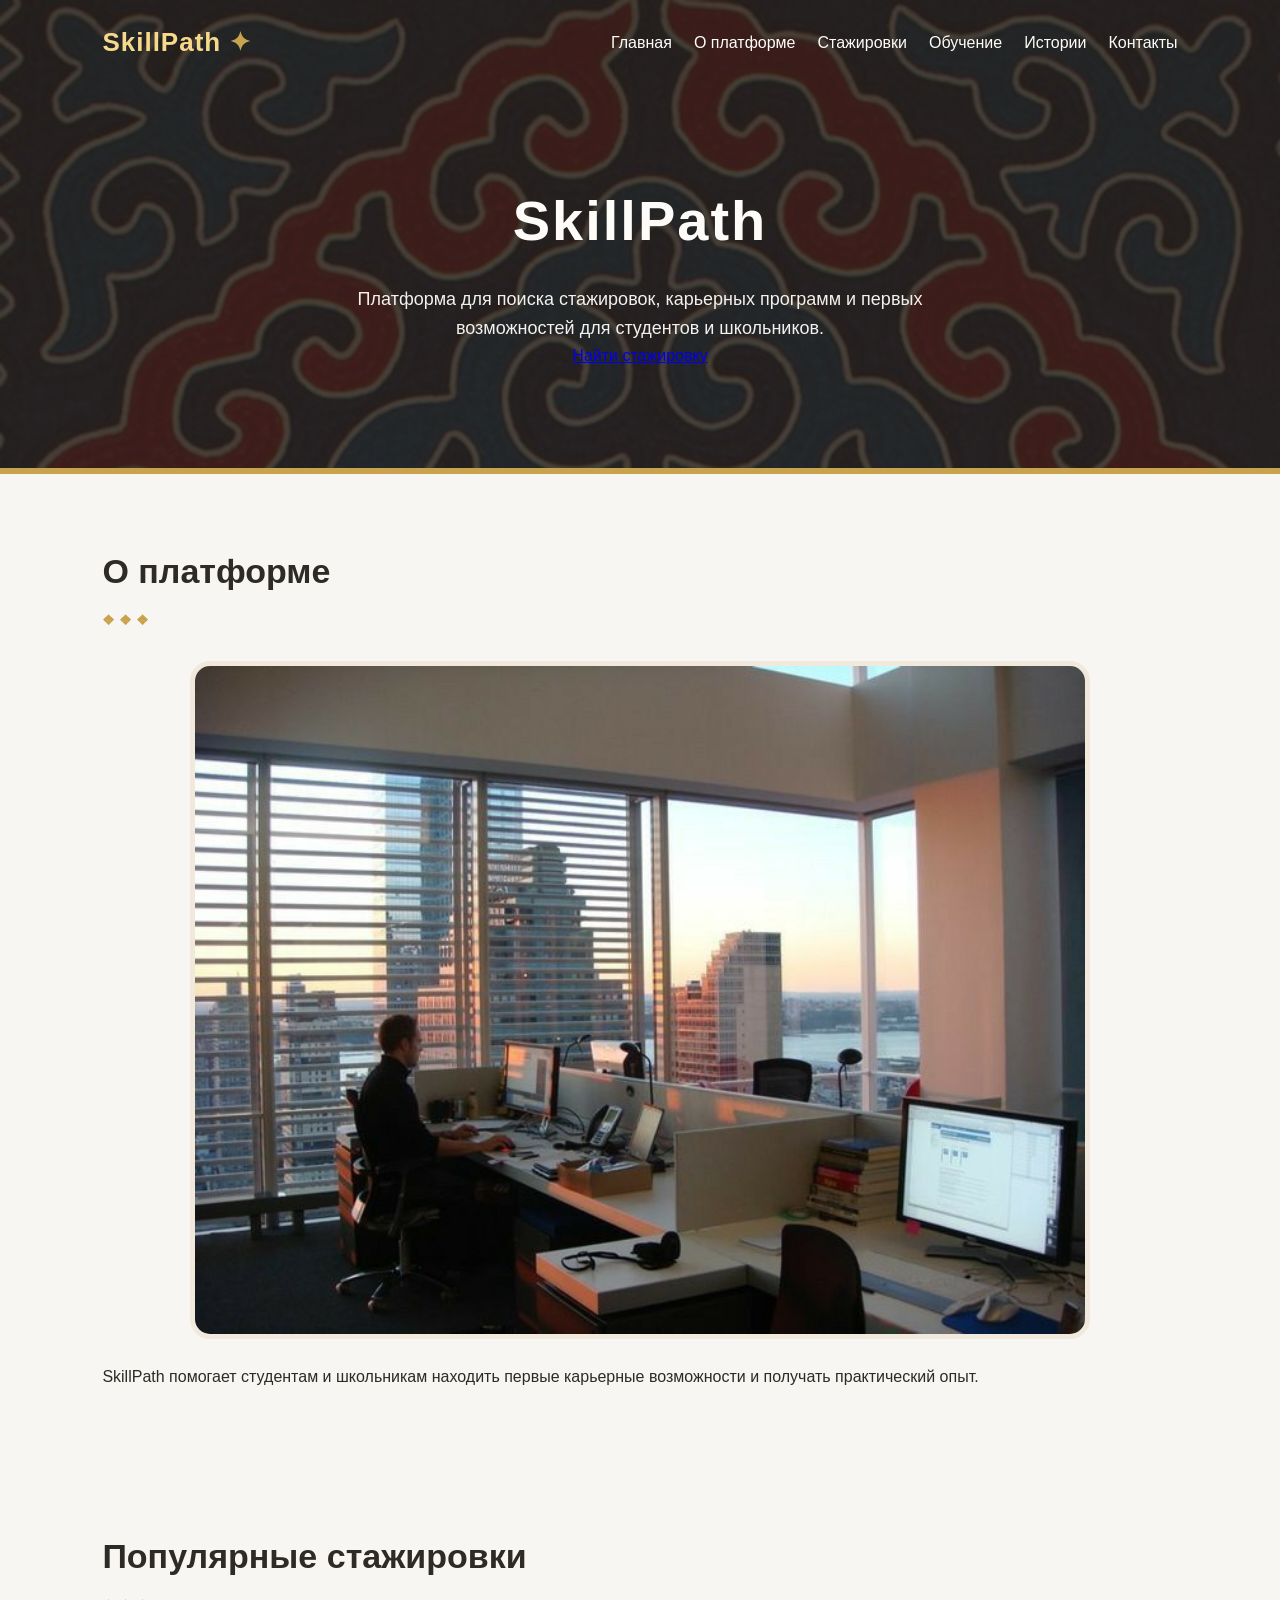
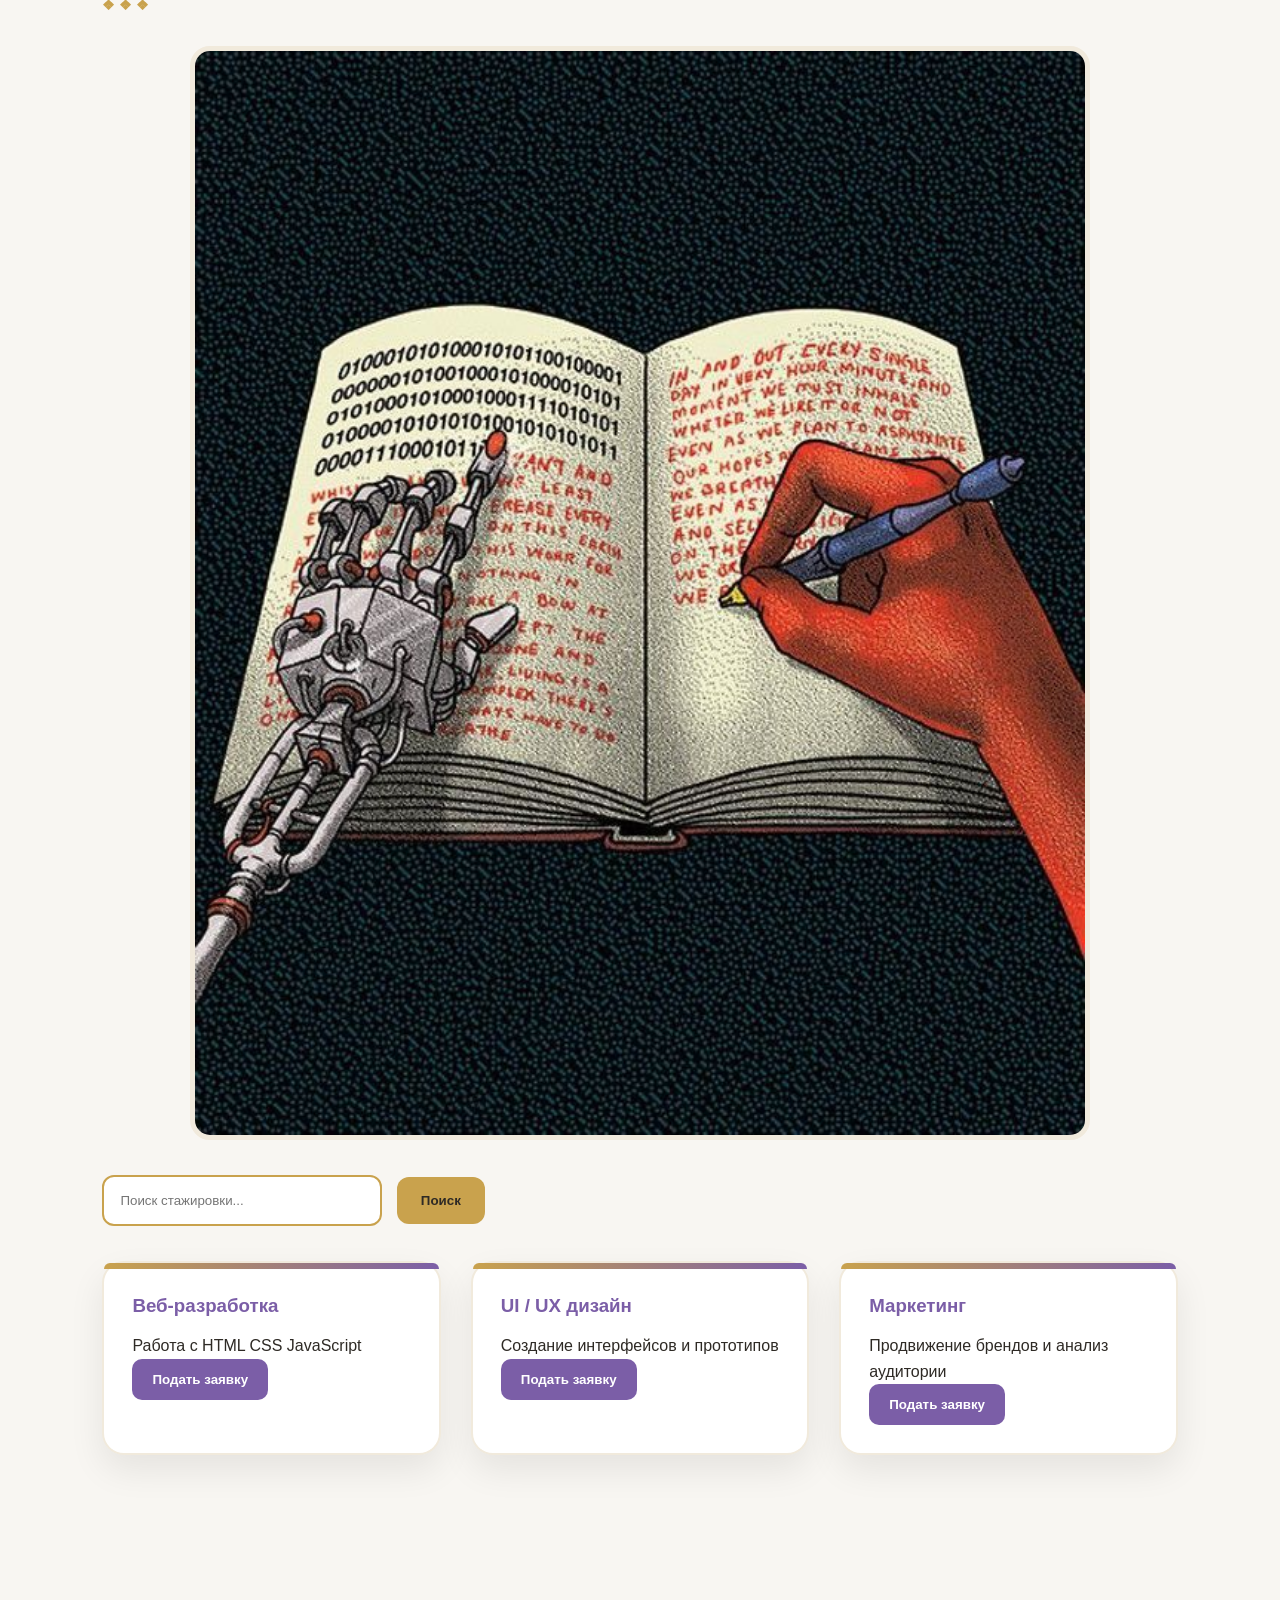
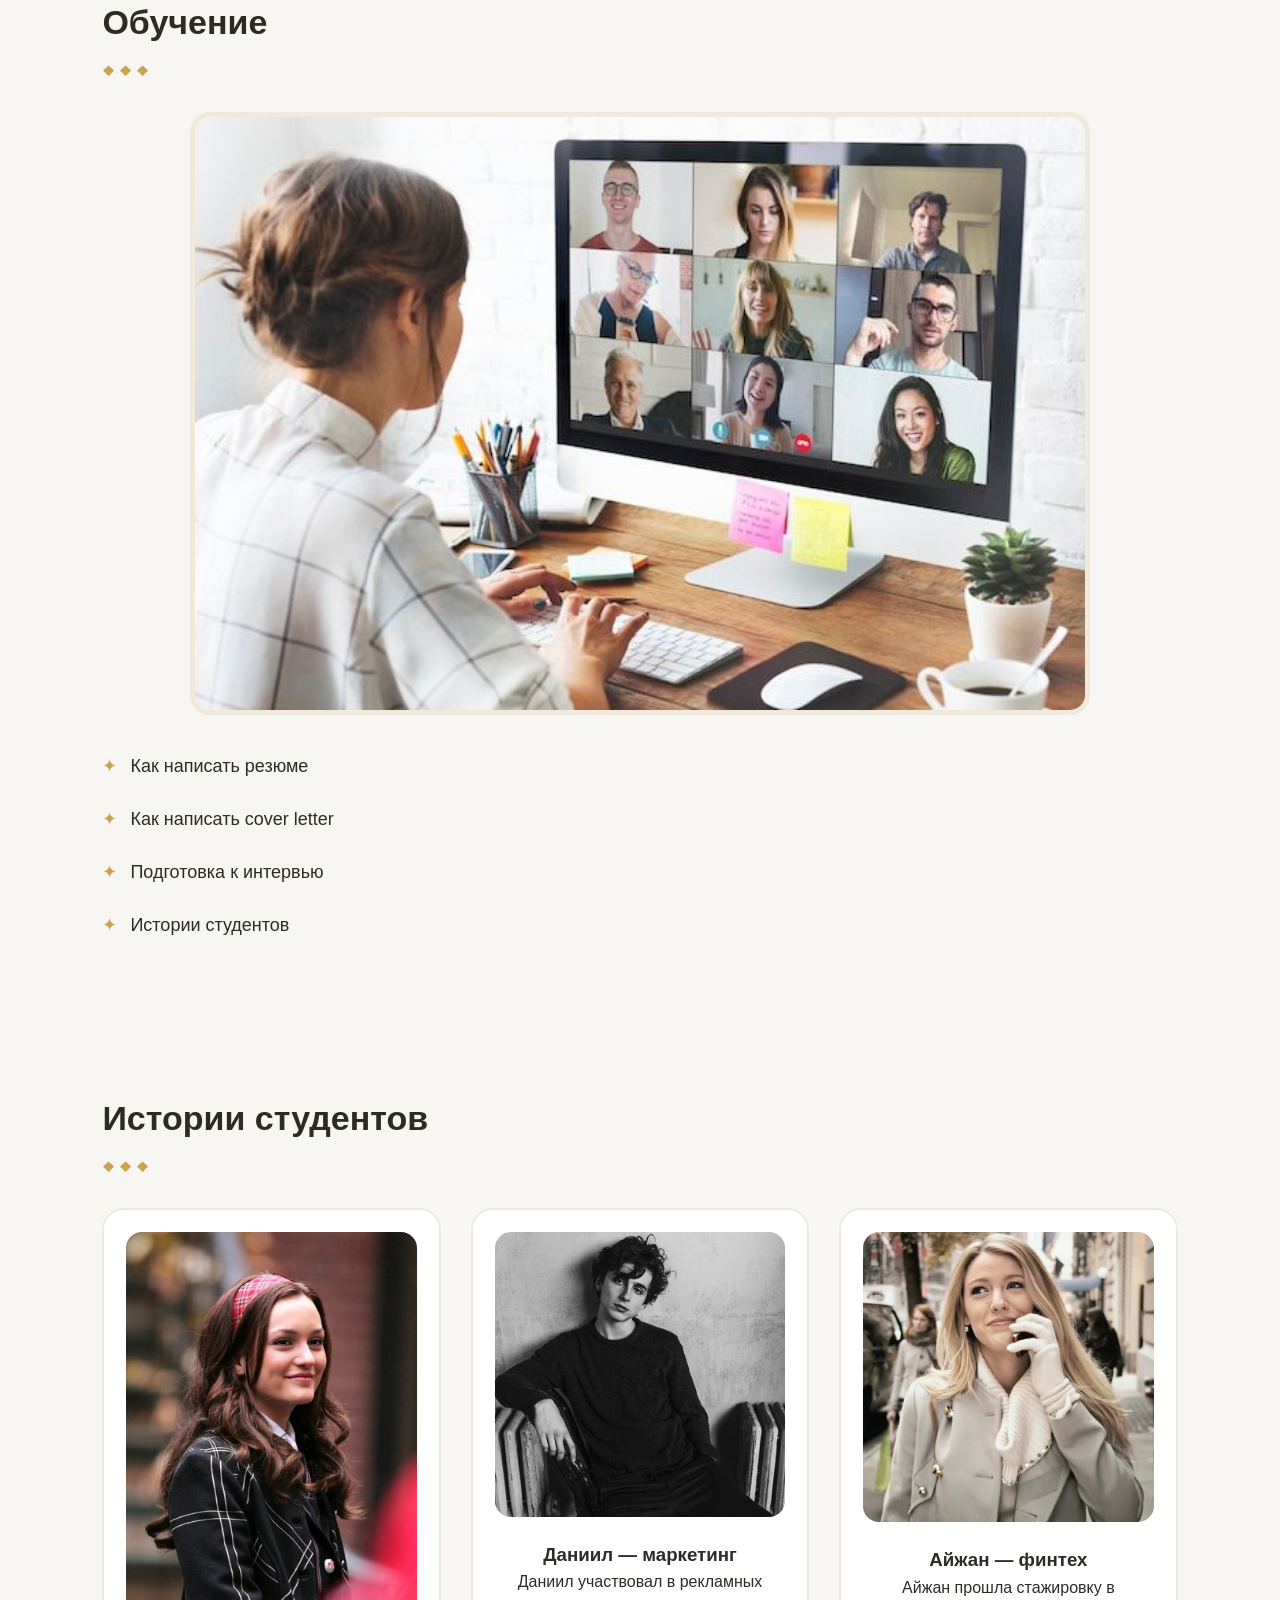
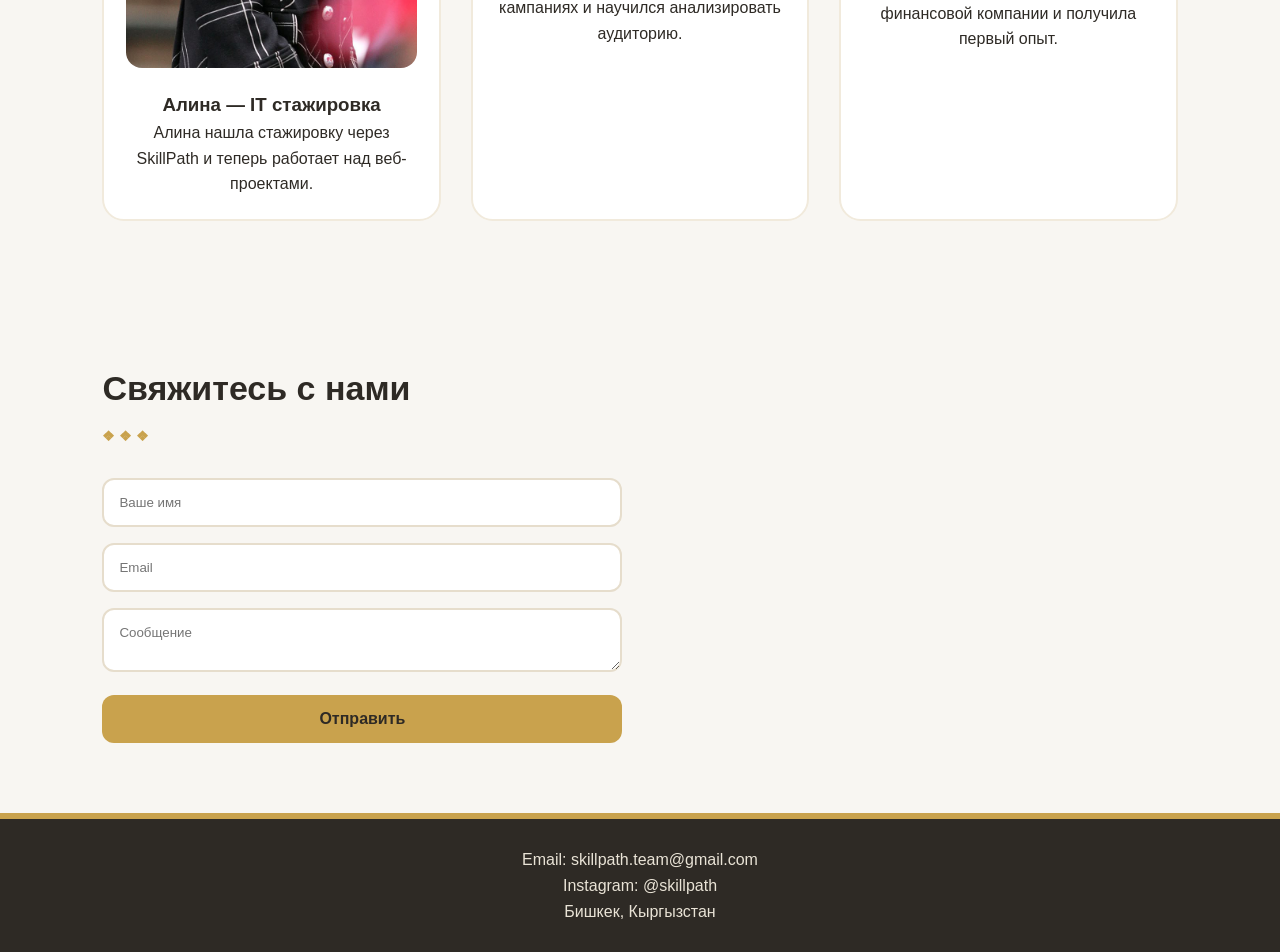
==== commit 618badf5: "commit SkillPath website" ====
--- a/SkillPath/index.html
+++ b/SkillPath/index.html
@@ -7,9 +7,7 @@
 <meta name="viewport" content="width=device-width, initial-scale=1.0">
 
 <title>SkillPath — старт карьеры</title>
-
-<link rel="stylesheet" href="style.css">
-
+<link rel="stylesheet" href="./style.css">
 </head>
 
 
@@ -39,12 +37,7 @@
 <div class="hero" id="home">
 
 <h1>SkillPath</h1>
-
-<p>
-Платформа для поиска стажировок, карьерных программ
-и первых возможностей для студентов и школьников.
-</p>
-
+<p>Платформа для поиска стажировок, карьерных программ и первых возможностей для студентов и школьников.</p>
 <a href="#internships" class="button">Найти стажировку</a>
 
 </div>
@@ -58,14 +51,7 @@
 <h2>О платформе</h2>
 
 <img src="images/Офис-photo.jpg" class="image">
-
-<p>
-
-SkillPath помогает студентам и школьникам находить
-первые карьерные возможности и получать практический опыт.
-
-</p>
-
+<p>SkillPath помогает студентам и школьникам находить первые карьерные возможности и получать практический опыт.</p>
 </section>
 
 
@@ -81,19 +67,16 @@
 
 <input type="text" id="searchInput" placeholder="Поиск стажировки...">
 <button onclick="openInternships()">Поиск</button>
-
+</div>
 
 <div class="cards" id="cardsContainer">
 
 
 <div class="card">
 
-<h3>Веб-разработка</h3>
-
+    <h3>Веб-разработка</h3>
 <p>Работа с HTML CSS JavaScript</p>
-
-<button class="applyBtn" onclick="openInternships()">Подать заявку</button>
-
+<button class="applyBtn">Подать заявку</button>
 </div>
 
 
@@ -156,12 +139,7 @@
 <img src="images/Алина-photo.jpg">
 
 <h3>Алина — IT стажировка</h3>
-
-<p>
-Алина нашла стажировку через SkillPath
-и теперь работает над веб-проектами.
-</p>
-
+<p>Алина нашла стажировку через SkillPath и теперь работает над веб-проектами.</p>
 </div>
 
 
@@ -170,12 +148,7 @@
 <img src="images/Даниил-photo.jpg">
 
 <h3>Даниил — маркетинг</h3>
-
-<p>
-Даниил участвовал в рекламных кампаниях
-и научился анализировать аудиторию.
-</p>
-
+<p>Даниил участвовал в рекламных кампаниях и научился анализировать аудиторию.</p>
 </div>
 
 
@@ -184,12 +157,7 @@
 <img src="images/Айжан-photo.jpg">
 
 <h3>Айжан — финтех</h3>
-
-<p>
-Айжан прошла стажировку в финансовой
-компании и получила первый опыт.
-</p>
-
+<p>Айжан прошла стажировку в финансовой компании и получила первый опыт.</p>
 </div>
 
 </div>
@@ -225,10 +193,7 @@
 
 </footer>
 
-<script src="script.js"></script>
-
-
-<!-- ================== СТРАНИЦА СО СТАЖИРОВКАМИ ================== -->
+<!-- ================== СТРАНИЦА СО ВСЕМИ СТАЖИРОВКАМИ ================== -->
 <section id="internships-page" style="display:none; padding:40px">
 
   <h1>Все стажировки и программы</h1>
@@ -277,11 +242,64 @@
       <button>Подать заявку</button>
     </div>
 
-  </div>
+  </div> <!-- конец #allInternships -->
 
   <br>
   <button onclick="goBack()">← Назад</button>
 </section>
 
+
+<script>
+// ====== Поиск на главной странице ======
+const searchInput = document.getElementById("searchInput");
+searchInput.addEventListener("keyup", function(){
+  const filter = searchInput.value.toLowerCase();
+  document.querySelectorAll(".card").forEach(card => {
+    const text = card.innerText.toLowerCase();
+    card.style.display = text.includes(filter) ? "block" : "none";
+  });
+});
+
+// ====== Кнопки подачи заявки ======
+document.querySelectorAll(".applyBtn").forEach(button => {
+  button.addEventListener("click", function(){
+    openInternships();
+    alert("Заявка принята! Следующий этап — виртуальная стажировка 🚀");
+  });
+});
+
+// ====== Форма контакта ======
+const form = document.getElementById("contactForm");
+form.addEventListener("submit", function(e){
+  e.preventDefault();
+  alert("Спасибо! Мы скоро с вами свяжемся 💌");
+  form.reset();
+});
+
+// ====== Открытие страницы всех стажировок ======
+function openInternships() {
+  document.querySelectorAll("header, section:not(#internships-page), footer").forEach(el => el.style.display = "none");
+  document.getElementById("internships-page").style.display = "block";
+  document.getElementById("globalSearch").value = searchInput.value.toLowerCase();
+  filterInternships();
+}
+
+// ====== Фильтр на странице стажировок ======
+function filterInternships() {
+  const value = document.getElementById("globalSearch").value.toLowerCase();
+  document.querySelectorAll("#allInternships .card").forEach(card => {
+    card.style.display = card.innerText.toLowerCase().includes(value) ? "block" : "none";
+  });
+}
+
+document.getElementById("globalSearch").addEventListener("input", filterInternships);
+
+// ====== Кнопка Назад ======
+function goBack() {
+  document.querySelectorAll("header, section, footer").forEach(el => el.style.display = "");
+  document.getElementById("internships-page").style.display = "none";
+}
+</script>
+
 </body>
 </html>
--- a/SkillPath/style.css
+++ b/SkillPath/style.css
@@ -4,6 +4,21 @@
   padding: 0;
   box-sizing: border-box;
   font-family: "Segoe UI", "Arial", sans-serif;
+}
+
+.skip-link {
+  position: absolute;
+  top: -40px;
+  left: 6px;
+  background: #c9a24d;
+  color: #2e2a25;
+  padding: 8px;
+  text-decoration: none;
+  z-index: 100;         
+}
+
+.skip-link:focus {
+  top: 6px;
 }
 
 body {
@@ -263,6 +278,13 @@
   max-width: 520px;
 }
 
+form label {
+  display: block;
+  margin-bottom: 8px;
+  font-weight: 600;
+  color: #2e2a25;
+}
+
 form input,
 form textarea {
   width: 100%;
@@ -289,8 +311,19 @@
 }
 
 /* ================== INTERN PAGE ================== */
+.hidden {
+  display: none;
+}
+
 #internships-page {
   background: #fdfbf7;
+  padding: 40px;
+}
+
+.search-input {
+  padding: 10px;
+  width: 100%;
+  max-width: 400px;
 }
 
 /* ================== FOOTER ================== */
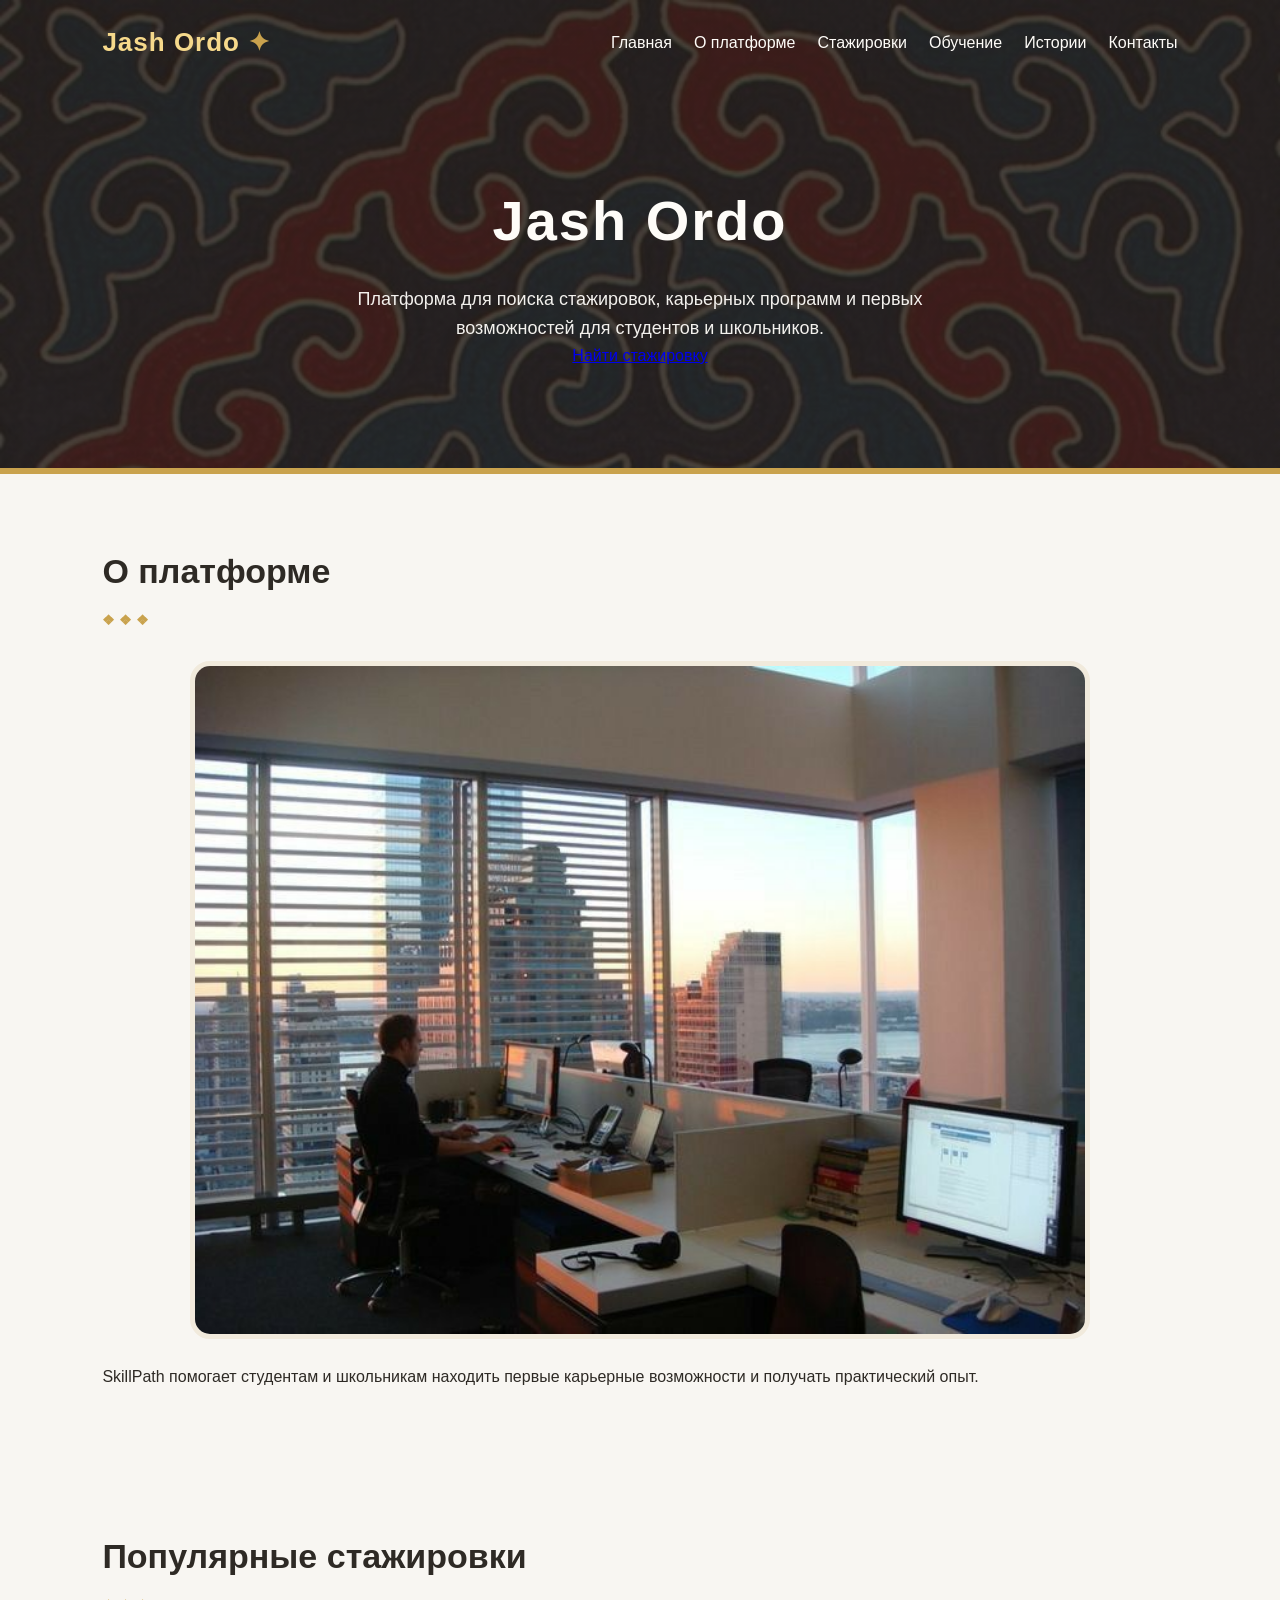
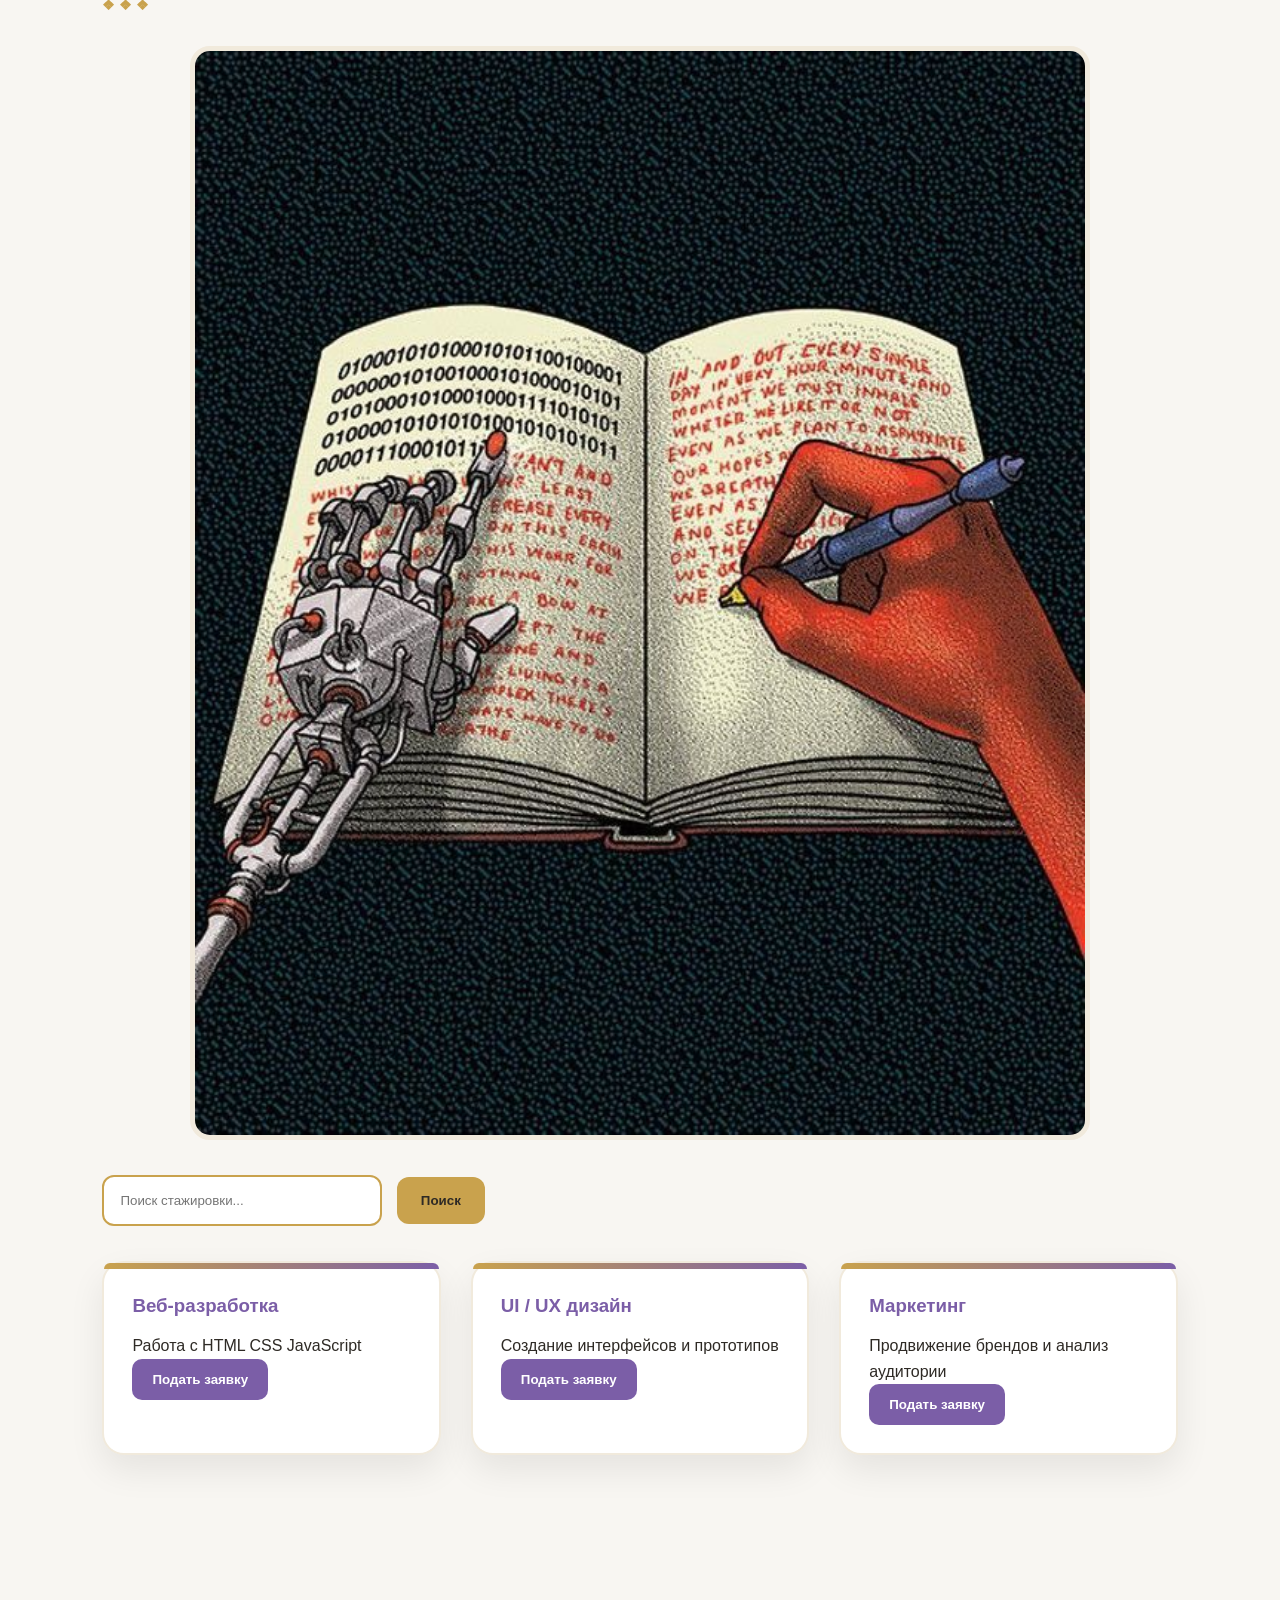
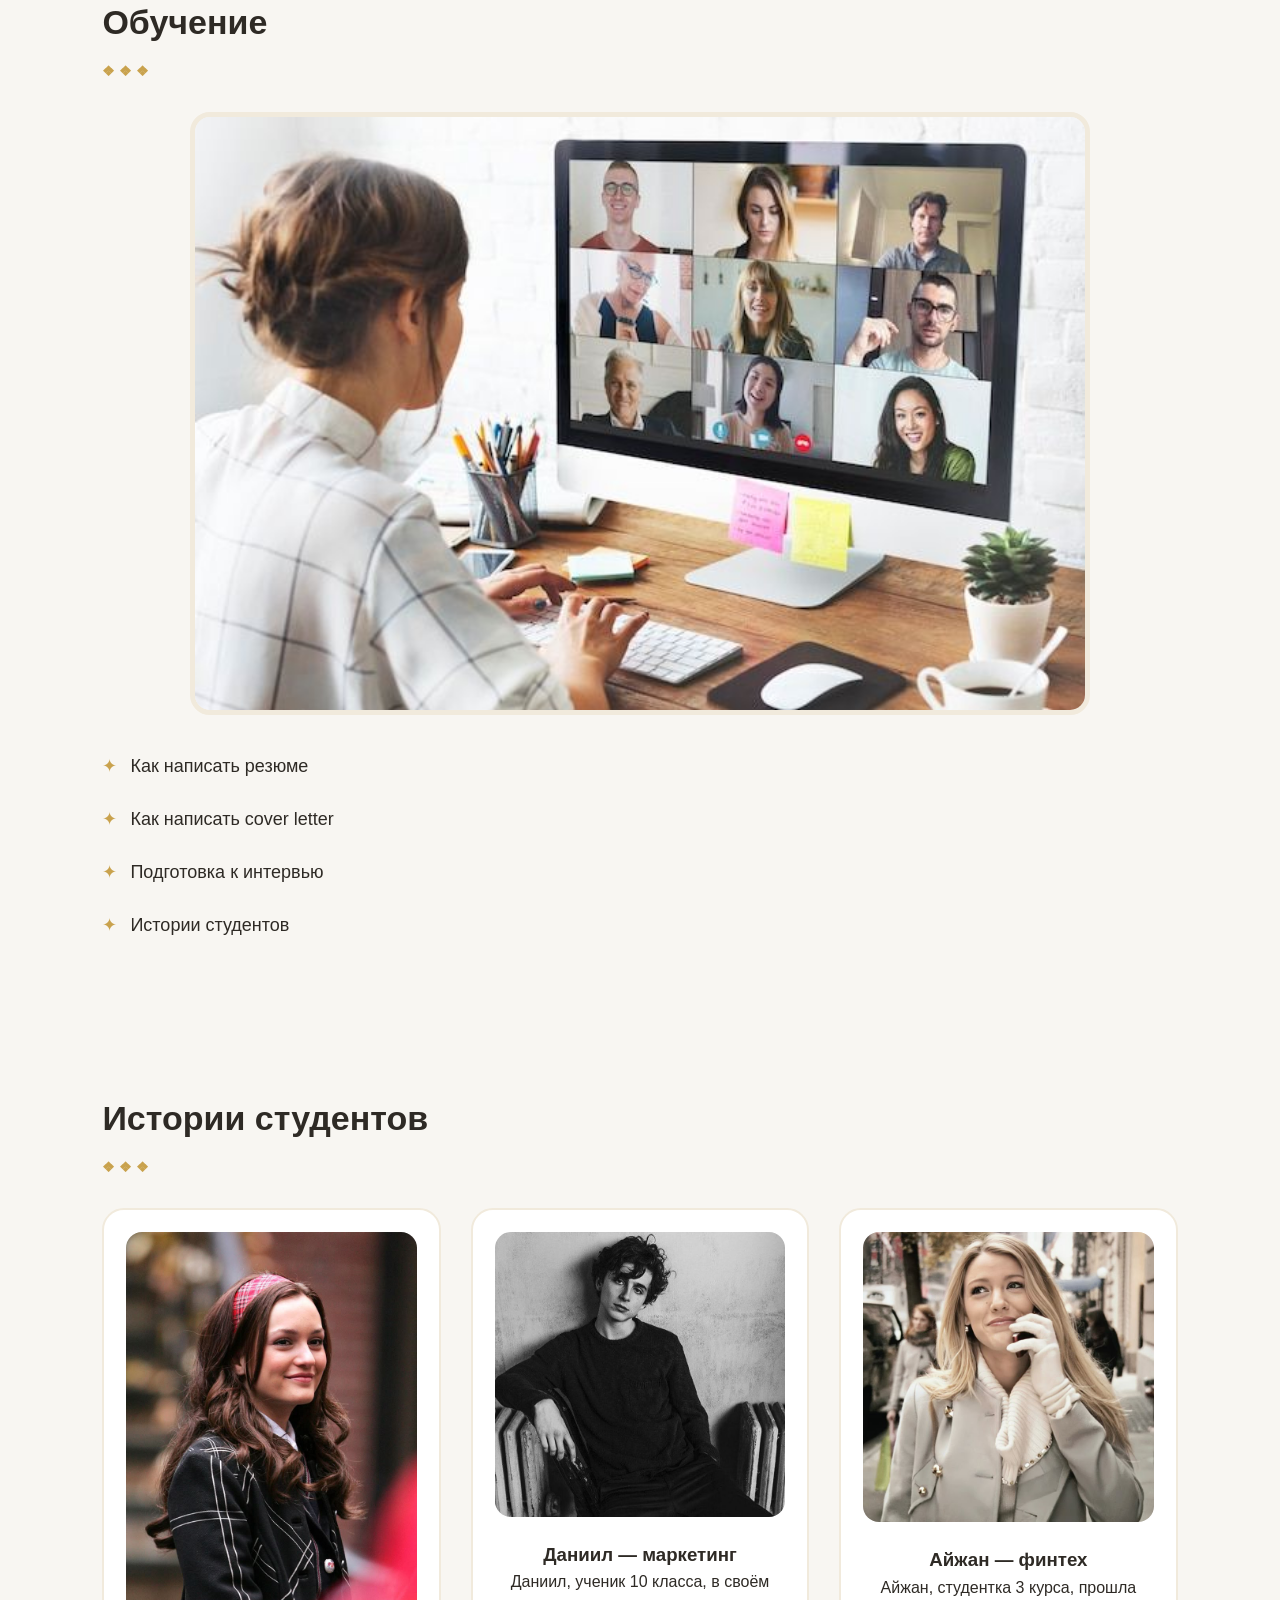
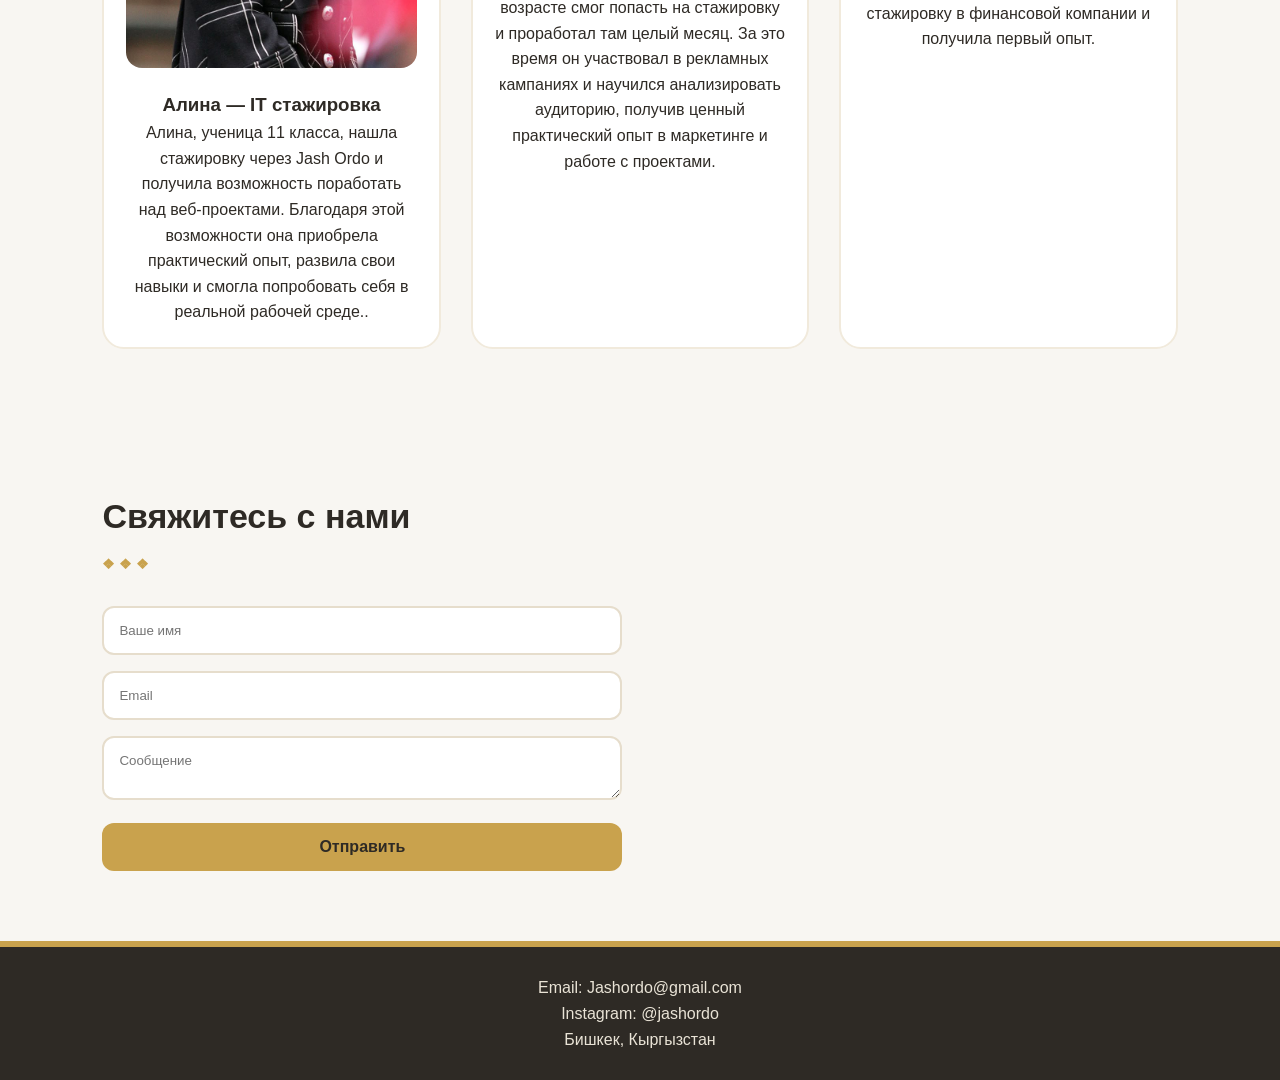
==== commit 8969e0ea: "Updated" ====
--- a/SkillPath/index.html
+++ b/SkillPath/index.html
@@ -3,11 +3,13 @@
 
 <head>
 
+<script src="/SkillPath/script.js"></script>
+
 <meta charset="UTF-8">
 <meta name="viewport" content="width=device-width, initial-scale=1.0">
 
-<title>SkillPath — старт карьеры</title>
-<link rel="stylesheet" href="./style.css">
+<title>Jash Ordo — старт карьеры</title>
+<link rel="stylesheet" href="/SkillPath/style.css">
 </head>
 
 
@@ -18,7 +20,7 @@
 
 <nav class="navbar">
 
-<h2 class="logo">SkillPath</h2>
+<h2 class="logo">Jash Ordo</h2>
 
 <ul class="nav-links">
 
@@ -36,7 +38,7 @@
 
 <div class="hero" id="home">
 
-<h1>SkillPath</h1>
+<h1>Jash Ordo</h1>
 <p>Платформа для поиска стажировок, карьерных программ и первых возможностей для студентов и школьников.</p>
 <a href="#internships" class="button">Найти стажировку</a>
 
@@ -139,7 +141,7 @@
 <img src="images/Алина-photo.jpg">
 
 <h3>Алина — IT стажировка</h3>
-<p>Алина нашла стажировку через SkillPath и теперь работает над веб-проектами.</p>
+<p>Алина, ученица 11 класса, нашла стажировку через Jash Ordo и получила возможность поработать над веб-проектами. Благодаря этой возможности она приобрела практический опыт, развила свои навыки и смогла попробовать себя в реальной рабочей среде..</p>
 </div>
 
 
@@ -148,7 +150,7 @@
 <img src="images/Даниил-photo.jpg">
 
 <h3>Даниил — маркетинг</h3>
-<p>Даниил участвовал в рекламных кампаниях и научился анализировать аудиторию.</p>
+<p>Даниил, ученик 10 класса, в своём возрасте смог попасть на стажировку и проработал там целый месяц. За это время он участвовал в рекламных кампаниях и научился анализировать аудиторию, получив ценный практический опыт в маркетинге и работе с проектами.</p>
 </div>
 
 
@@ -157,7 +159,7 @@
 <img src="images/Айжан-photo.jpg">
 
 <h3>Айжан — финтех</h3>
-<p>Айжан прошла стажировку в финансовой компании и получила первый опыт.</p>
+<p>Айжан, студентка 3 курса, прошла стажировку в финансовой компании и получила первый опыт.</p>
 </div>
 
 </div>
@@ -187,8 +189,8 @@
 
 <footer>
 
-<p>Email: skillpath.team@gmail.com</p>
-<p>Instagram: @skillpath</p>
+<p>Email: Jashordo@gmail.com</p>
+<p>Instagram: @jashordo</p>
 <p>Бишкек, Кыргызстан</p>
 
 </footer>
